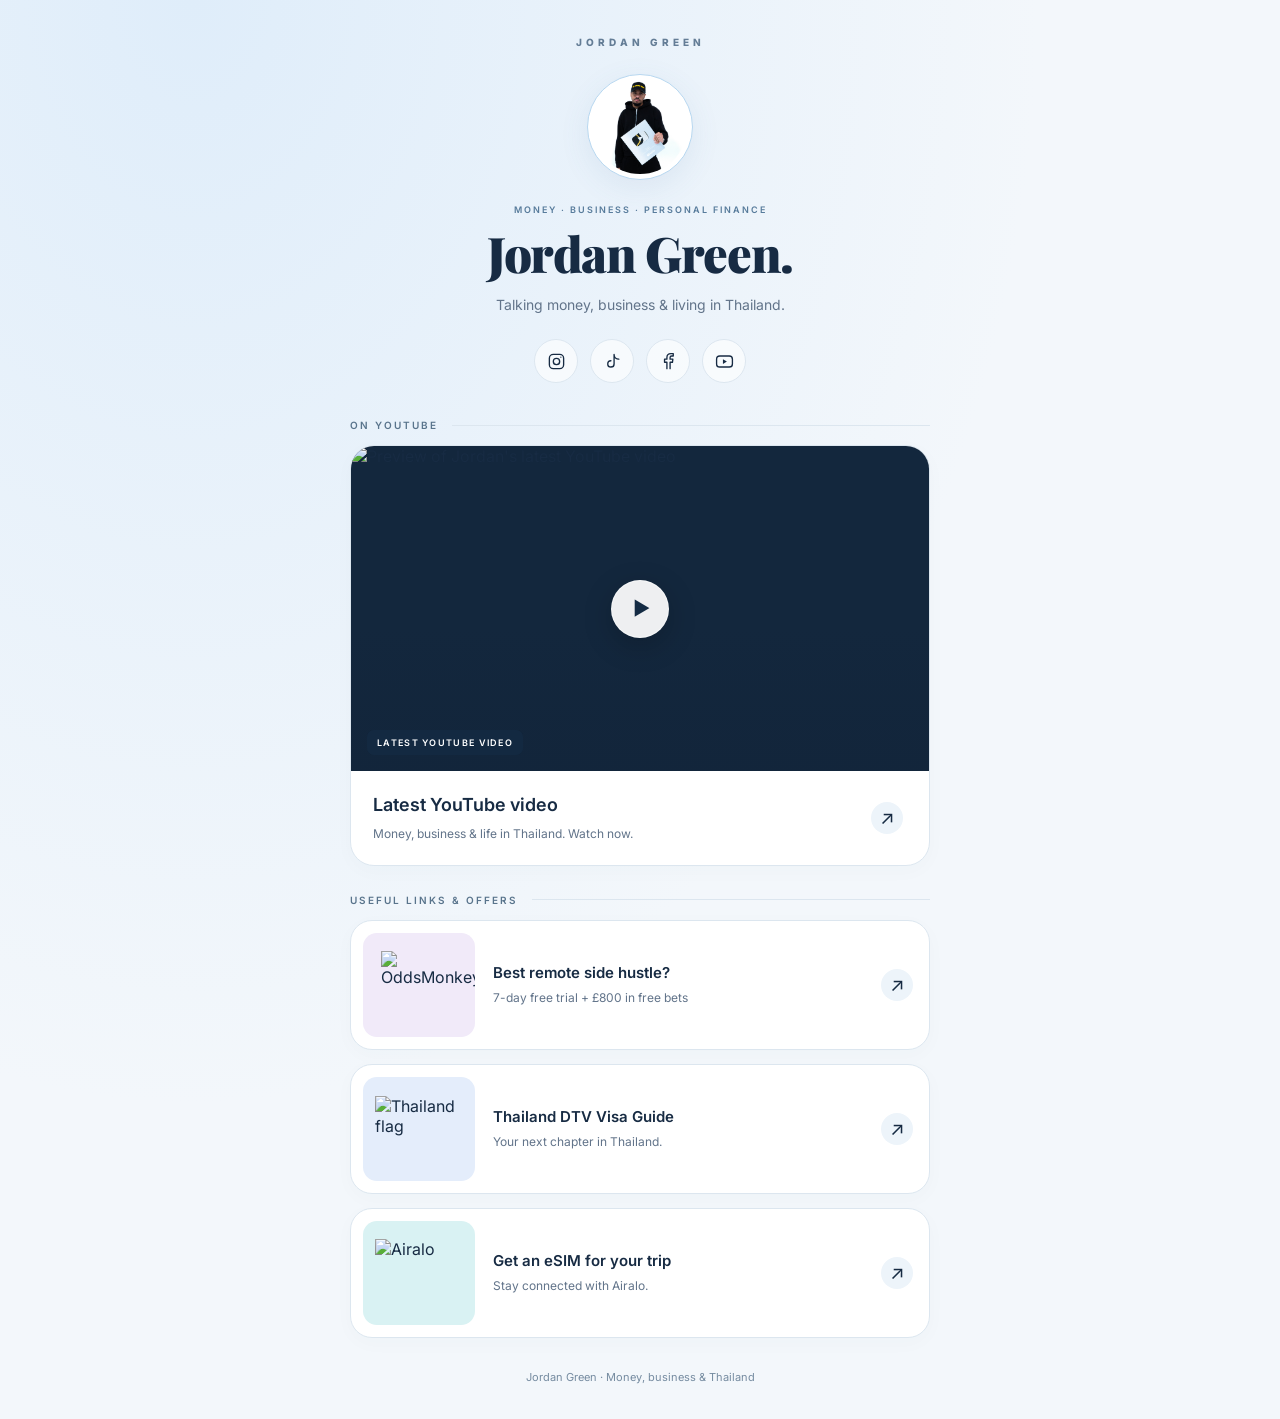
==== links/index.html @ 0fcbd2d1 "Add YouTube and offer thumbnail previews to Jordan Green links" ====
<!doctype html>
<html lang="en">
<head>
<meta charset="utf-8">
<meta name="viewport" content="width=device-width, initial-scale=1">
<meta name="theme-color" content="#f5f3ee">
<meta name="description" content="Jordan Green — talking money, business and living in Thailand. Watch my YouTube videos and explore my links.">
<title>Jordan Green | Videos &amp; Links</title>
<link rel="preconnect" href="https://fonts.googleapis.com">
<link rel="preconnect" href="https://fonts.gstatic.com" crossorigin>
<link href="https://fonts.googleapis.com/css2?family=Inter:wght@400;500;600;700&family=Playfair+Display:wght@700;800;900&display=swap" rel="stylesheet">
<style>
*{box-sizing:border-box}body{margin:0;background:#f5f3ee;color:#171916;font-family:Inter,Arial,sans-serif;-webkit-font-smoothing:antialiased}a{color:inherit;text-decoration:none}main{width:min(100% - 40px,480px);margin:auto;padding:44px 0 32px}.wordmark{display:block;text-align:center;font:800 13px 'Playfair Display',Georgia,serif;letter-spacing:3px;margin-bottom:32px}.profile{text-align:center}.portrait{width:106px;height:106px;object-fit:cover;object-position:center 25%;border-radius:50%;padding:5px;border:1px solid #c7b985;background:#fff}.eyebrow{font-size:10px;letter-spacing:2.3px;text-transform:uppercase;color:#766b43;margin:20px 0 10px;font-weight:600}h1{font:900 clamp(32px,8vw,42px)/1.15 'Playfair Display',Georgia,serif;letter-spacing:-1.4px;margin:0 0 12px}.bio{font-size:14px;line-height:1.7;color:#666960;margin:0 auto;max-width:300px}.socials{display:flex;justify-content:center;gap:10px;margin:22px 0 30px}.socials a{display:grid;place-items:center;width:42px;height:42px;border:1px solid #ddded5;border-radius:50%;font-size:13px;font-weight:700}.section-label{font-size:10px;text-transform:uppercase;letter-spacing:2px;color:#7b7e71;margin:24px 0 12px}.links{display:grid;gap:12px}.link{display:flex;align-items:center;gap:16px;padding:20px;border-radius:18px;border:1px solid #e0e1d8;background:#fff;box-shadow:0 4px 12px #20251d03;transition:transform .25s ease,box-shadow .25s ease}.link:hover{transform:translateY(-3px);box-shadow:0 10px 25px #20251d0b}.icon{width:40px;height:40px;display:grid;place-items:center;background:#f3f3ee;border-radius:12px;font-size:17px;flex-shrink:0}.copy{flex:1}.copy strong{display:block;font-size:14px;font-weight:600}.copy span{display:block;margin-top:5px;font-size:12px;color:#787b70;line-height:1.5}.arrow{font-size:19px}.featured{background:#20271f;color:#fff;border-color:#20271f;padding:24px 20px}.featured .icon{background:#ffffff12;color:#dbd6ad}.featured .copy span{color:#c1c8ba}.contact{background:#eae6d8;border-color:#e1dccb}.footer{text-align:center;margin-top:32px;font-size:11px;color:#7b7e71}.footer a{border-bottom:1px solid #bfc1b5;padding-bottom:3px}a:focus-visible{outline:3px solid #a18b40;outline-offset:4px}@media(prefers-reduced-motion:no-preference){.profile{animation:enter .6s both}.links .link{animation:enter .6s both;animation-delay:calc(var(--i,0)*65ms)}@keyframes enter{from{opacity:0;transform:translateY(12px)}to{opacity:1;transform:translateY(0)}}@media(max-width:360px){main{width:calc(100% - 28px)}.link{padding:18px 14px}}
.section-label{font-weight:500}.affiliate-empty{border:1px dashed #d5d5c9;border-radius:18px;padding:26px 20px;text-align:center;color:#727669}.affiliate-empty>span{font-size:22px}.affiliate-empty p{font-size:13px;margin:10px 0 6px}.affiliate-empty small{font-size:11px;line-height:1.6}.socials a:hover{background:#eae6d8}
</style>
<link rel="stylesheet" href="visual.css?v=2">
</head>
<body>
<main>
<div class="wordmark">JORDAN GREEN</div>
<header class="profile">
<img class="portrait" src="../assets/images/hero-updated.jpg" alt="Jordan Green" width="106" height="106">
<p class="eyebrow">Money · Business · Personal Finance</p>
<h1>Jordan Green.</h1>
<p class="bio">Talking money, business &amp; living in Thailand.</p>
<nav class="socials" aria-label="Social profiles">
<a href="https://www.instagram.com/jordangreenai/" aria-label="Instagram" title="Instagram"><svg width="19" height="19" viewBox="0 0 24 24" fill="none" stroke="currentColor" stroke-width="1.7" stroke-linecap="round" stroke-linejoin="round" aria-hidden="true"><rect x="3" y="3" width="18" height="18" rx="5"/><circle cx="12" cy="12" r="4"/><circle cx="17.5" cy="6.5" r=".8" fill="currentColor" stroke="none"/></svg></a>
<a href="https://www.tiktok.com/@jaystips" aria-label="TikTok" title="TikTok"><svg width="19" height="19" viewBox="0 0 24 24" fill="none" stroke="currentColor" stroke-width="1.7" stroke-linecap="round" stroke-linejoin="round" aria-hidden="true"><path d="M14 3v12a4 4 0 1 1-4-4M14 3c0 4 3 6 6 6"/></svg></a>
<a href="https://www.facebook.com/profile.php?id=1566124490" aria-label="Facebook" title="Facebook"><svg width="19" height="19" viewBox="0 0 24 24" fill="none" stroke="currentColor" stroke-width="1.7" stroke-linecap="round" stroke-linejoin="round" aria-hidden="true"><path d="M14 21v-8h3l.5-4H14V7c0-1 .5-2 2-2h2V2h-3c-3 0-5 2-5 5v2H7v4h3v8"/></svg></a>
<a href="https://www.youtube.com/channel/UC1iAMqIpXuWCgRCeULWcxcQ/" aria-label="YouTube" title="YouTube"><svg width="19" height="19" viewBox="0 0 24 24" fill="none" stroke="currentColor" stroke-width="1.7" stroke-linecap="round" stroke-linejoin="round" aria-hidden="true"><rect x="2" y="5" width="20" height="14" rx="4"/><path d="m10 9 5 3-5 3z" fill="currentColor" stroke="none"/></svg></a>
</nav>
</header>
<section aria-labelledby="videos-title">
<h2 class="section-label" id="videos-title">On YouTube</h2>
<nav class="links" aria-label="YouTube videos">
<a class="link featured" href="https://www.youtube.com/watch?v=wo0NVuXLe3A&amp;t=27s"><span class="video-preview"><img src="https://i.ytimg.com/vi/wo0NVuXLe3A/maxresdefault.jpg" alt="Preview of Jordan's latest YouTube video" width="1280" height="720" fetchpriority="high"><span class="video-badge">Latest YouTube video</span><span class="play" aria-hidden="true">▶</span></span><span class="featured-body"><span class="copy"><strong>Latest YouTube video</strong><span>Money, business &amp; life in Thailand. Watch now.</span></span><span class="arrow" aria-hidden="true">↗</span></span></a>
</nav>
</section>
<section class="affiliate-section" aria-labelledby="affiliate-title">
<h2 class="section-label" id="affiliate-title">Useful links &amp; offers</h2>
<nav class="links" aria-label="Useful links and offers">
<a class="link" href="https://www.oddsmonkey.com/affiliates/affiliate.php?id=66498" rel="sponsored"><span class="preview preview-odds"><img src="https://www.oddsmonkey.com/wp-content/uploads/2025/03/cropped-MonkeyCircle.png" alt="OddsMonkey" width="112" height="104" loading="lazy"></span><span class="copy"><strong>Best remote side hustle?</strong><span>7-day free trial + £800 in free bets</span></span><span class="arrow" aria-hidden="true">↗</span></a>
<a class="link" href="https://dtvguide.com"><span class="preview preview-dtv"><img src="https://dtvguide.com/assets/thailand-flag.png" alt="Thailand flag" width="112" height="104" loading="lazy"></span><span class="copy"><strong>Thailand DTV Visa Guide</strong><span>Your next chapter in Thailand.</span></span><span class="arrow" aria-hidden="true">↗</span></a>
<a class="link" href="https://go.skimresources.com?id=202957X1681842&amp;xs=1&amp;url=https%3A%2F%2Fwww.airalo.com%2Fesim" rel="sponsored"><span class="preview preview-esim"><img src="https://cdn-revamp.airalo.com/img/logo-homepage-header.png" alt="Airalo" width="112" height="104" loading="lazy"></span><span class="copy"><strong>Get an eSIM for your trip</strong><span>Stay connected with Airalo.</span></span><span class="arrow" aria-hidden="true">↗</span></a>
</nav>
</section>
<footer class="footer">Jordan Green · Money, business &amp; Thailand</footer>
</main>
</body>
</html>
---- links/visual.css ----
:root{--ink:#172b43;--muted:#62748a;--blue:#dcefff;--line:#dce6ef;--ease:cubic-bezier(.2,.8,.2,1)}
body{background:#f3f7fb;color:var(--ink);background-image:radial-gradient(ellipse at 15% 0%,#dfedfa,transparent 55%)}
main{width:min(100% - 36px,580px);padding-top:36px}
.wordmark{color:#647d96;letter-spacing:4px;font-family:Inter,Arial,sans-serif;font-size:10px;margin-bottom:26px}
.portrait{border-color:#b6d6ef;box-shadow:0 8px 30px #49799b18;transition:transform .5s var(--ease),box-shadow .5s var(--ease)}
.eyebrow{color:#577b9b;font-size:9px;letter-spacing:2px}
h1{font-size:clamp(38px,9vw,49px)}
.bio{color:var(--muted);max-width:340px}
.socials{margin:22px 0 36px;gap:12px}
.socials a{background:#fff9;border-color:var(--line);width:44px;height:44px;transition:background .3s,transform .4s var(--ease),box-shadow .3s}
.section-label{display:flex;align-items:center;gap:14px;color:#59748c;font-weight:600;font-size:10px;letter-spacing:2px;margin:28px 0 14px}
.section-label::after{content:'';height:1px;background:var(--line);flex:1}
.links{gap:14px}
.links .link{animation:none;position:relative;isolation:isolate;overflow:hidden;background:#fff;color:var(--ink);border:1px solid var(--line);border-radius:22px;padding:12px;gap:18px;box-shadow:0 5px 20px #25466a06;transition:background .35s,border-color .35s,box-shadow .45s var(--ease),transform .45s var(--ease)}
.copy{min-width:0}.copy strong{font-size:15px;line-height:1.45}.copy span,.featured .copy span{font-size:12px;color:var(--muted);line-height:1.6}
.arrow{display:grid;place-items:center;width:32px;height:32px;border-radius:50%;background:#edf4fa;font-size:19px;flex-shrink:0;margin-right:4px;transition:transform .4s var(--ease),background .3s}
.preview{position:relative;display:grid;place-items:center;flex-shrink:0;width:112px;height:104px;border-radius:14px;overflow:hidden;background:#eef3f8}
.preview img{display:block;width:100%;height:100%;object-fit:contain;padding:18px;transition:transform .65s var(--ease)}
.preview-odds{background:#f1eaf9}.preview-dtv{background:#e4edfb}.preview-dtv img{padding:19px 12px}.preview-esim{background:#d9f2f3}.preview-esim img{padding:18px 12px}
.links .featured{display:block;padding:0;border-radius:24px}
.video-preview{position:relative;display:block;overflow:hidden;aspect-ratio:16/9;background:#13273d}
.video-preview img{display:block;width:100%;height:100%;object-fit:cover;transition:transform .8s var(--ease)}
.video-preview::after{content:'';position:absolute;inset:0;background:linear-gradient(transparent 55%,#10203545);pointer-events:none}
.play{position:absolute;z-index:1;left:50%;top:50%;display:grid;place-items:center;width:58px;height:58px;border:1px solid #ffffff85;border-radius:50%;background:#ffffffed;color:#142b44;transform:translate(-50%,-50%);box-shadow:0 8px 30px #0003;transition:transform .5s var(--ease),background .3s;font-size:19px;padding-left:3px}
.video-badge{position:absolute;z-index:1;bottom:16px;left:16px;background:#142b44d9;color:#fff;backdrop-filter:blur(10px);padding:7px 10px;border-radius:7px;font-size:9px;font-weight:600;letter-spacing:1.3px;text-transform:uppercase}
.featured-body{display:flex;align-items:center;gap:16px;padding:21px 22px}
.featured-body .copy strong{font-size:18px}.featured-body .copy span{margin-top:6px}
.footer{color:#758ba0;line-height:1.8;margin-top:30px}
a:focus-visible{outline:3px solid #448fcc;outline-offset:5px}
.links .link:focus-visible,.socials a:focus-visible{background:var(--blue);border-color:#a2cdef}
@media(hover:hover) and (pointer:fine){
 .links .link:hover{background:var(--blue);border-color:#aad1ef;transform:translateY(-5px);box-shadow:0 16px 35px #326b9b1c}
 .link:hover .preview img{transform:scale(1.09) rotate(-2deg)}
 .link:hover .video-preview img{transform:scale(1.045)}
 .link:hover .arrow{transform:translate(2px,-2px) rotate(5deg);background:#fff}
 .link:hover .play{transform:translate(-50%,-50%) scale(1.1);background:#dcefff}
 .socials a:hover{background:var(--blue);transform:translateY(-4px) rotate(-5deg);box-shadow:0 7px 15px #326b9b18}
 .portrait:hover{transform:rotate(-3deg) scale(1.04);box-shadow:0 12px 32px #49799b28}
}
.links .link:active,.socials a:active{background:var(--blue);transform:scale(.985)}
@media(prefers-reduced-motion:no-preference){.links{animation:arrive .7s var(--ease) backwards}.affiliate-section .links{animation-delay:.12s}@keyframes arrive{from{opacity:0;translate:0 16px}to{opacity:1;translate:0 0}}}
@media(max-width:420px){main{width:calc(100% - 28px);padding-top:28px}.links .link{gap:12px;padding:10px;border-radius:19px}.links .featured{padding:0}.preview{width:84px;height:92px;border-radius:12px}.preview img{padding:13px}.preview-esim img{padding:10px}.copy strong{font-size:13px}.copy span{font-size:11px}.arrow{width:26px;height:26px;font-size:16px;margin:0}.featured-body{padding:18px}.featured-body .copy strong{font-size:16px}.play{width:48px;height:48px}.eyebrow{font-size:8px;letter-spacing:1.6px}}
@media(prefers-reduced-motion:reduce){*,*::before,*::after{animation:none!important;transition:none!important}.links .link:hover,.links .link:active,.socials a:hover,.socials a:active,.portrait:hover,.link:hover .preview img,.link:hover .video-preview img,.link:hover .arrow{transform:none}.link:hover .play{transform:translate(-50%,-50%)}}
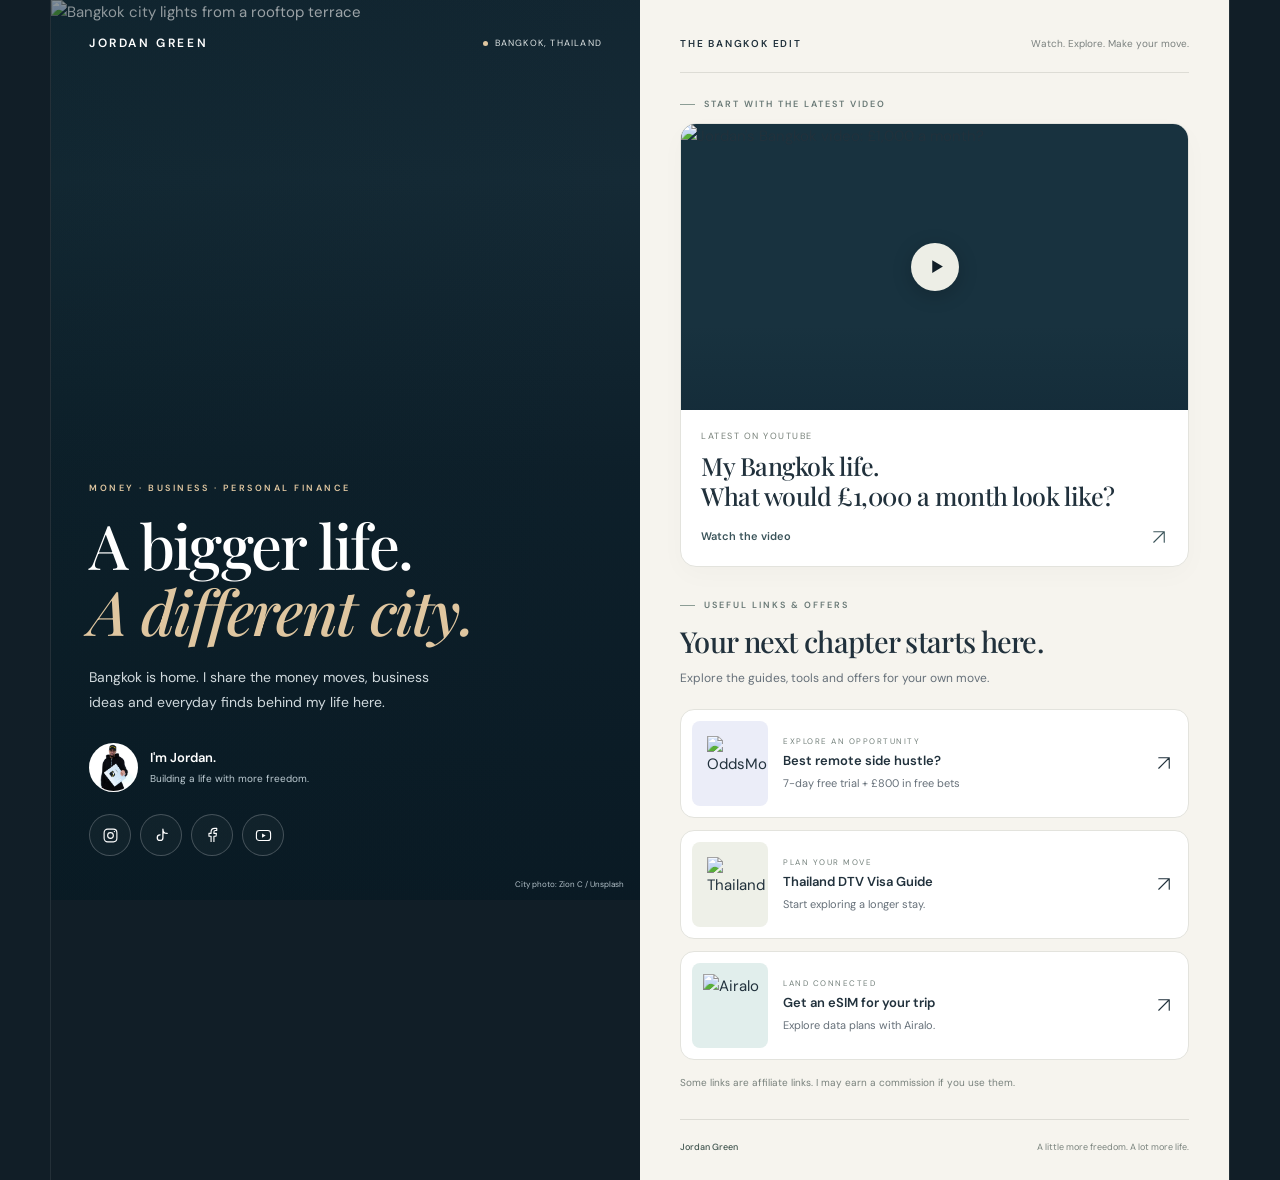
==== commit 69e34361: "Redesign links page around Bangkok lifestyle with self-contained mobile layout" ====
--- a/links/index.html
+++ b/links/index.html
@@ -1,50 +1,57 @@
 <!doctype html>
-<html lang="en">
-<head>
+<html lang="en"><head>
 <meta charset="utf-8">
-<meta name="viewport" content="width=device-width, initial-scale=1">
-<meta name="theme-color" content="#f5f3ee">
-<meta name="description" content="Jordan Green — talking money, business and living in Thailand. Watch my YouTube videos and explore my links.">
-<title>Jordan Green | Videos &amp; Links</title>
-<link rel="preconnect" href="https://fonts.googleapis.com">
-<link rel="preconnect" href="https://fonts.gstatic.com" crossorigin>
-<link href="https://fonts.googleapis.com/css2?family=Inter:wght@400;500;600;700&family=Playfair+Display:wght@700;800;900&display=swap" rel="stylesheet">
+<meta name="viewport" content="width=device-width, initial-scale=1, viewport-fit=cover">
+<meta name="theme-color" content="#111e27">
+<meta name="description" content="Jordan Green. Money, business and a bigger life in Bangkok. Watch my latest video and explore my Thailand guides, tools and offers.">
+<title>Jordan Green — A Bigger Life in Bangkok</title>
+<link rel="preconnect" href="https://fonts.googleapis.com"><link rel="preconnect" href="https://fonts.gstatic.com" crossorigin>
+<link href="https://fonts.googleapis.com/css2?family=DM+Sans:wght@400;500;600;700&family=Playfair+Display:ital,wght@0,500;0,600;1,500&display=swap" rel="stylesheet">
 <style>
-*{box-sizing:border-box}body{margin:0;background:#f5f3ee;color:#171916;font-family:Inter,Arial,sans-serif;-webkit-font-smoothing:antialiased}a{color:inherit;text-decoration:none}main{width:min(100% - 40px,480px);margin:auto;padding:44px 0 32px}.wordmark{display:block;text-align:center;font:800 13px 'Playfair Display',Georgia,serif;letter-spacing:3px;margin-bottom:32px}.profile{text-align:center}.portrait{width:106px;height:106px;object-fit:cover;object-position:center 25%;border-radius:50%;padding:5px;border:1px solid #c7b985;background:#fff}.eyebrow{font-size:10px;letter-spacing:2.3px;text-transform:uppercase;color:#766b43;margin:20px 0 10px;font-weight:600}h1{font:900 clamp(32px,8vw,42px)/1.15 'Playfair Display',Georgia,serif;letter-spacing:-1.4px;margin:0 0 12px}.bio{font-size:14px;line-height:1.7;color:#666960;margin:0 auto;max-width:300px}.socials{display:flex;justify-content:center;gap:10px;margin:22px 0 30px}.socials a{display:grid;place-items:center;width:42px;height:42px;border:1px solid #ddded5;border-radius:50%;font-size:13px;font-weight:700}.section-label{font-size:10px;text-transform:uppercase;letter-spacing:2px;color:#7b7e71;margin:24px 0 12px}.links{display:grid;gap:12px}.link{display:flex;align-items:center;gap:16px;padding:20px;border-radius:18px;border:1px solid #e0e1d8;background:#fff;box-shadow:0 4px 12px #20251d03;transition:transform .25s ease,box-shadow .25s ease}.link:hover{transform:translateY(-3px);box-shadow:0 10px 25px #20251d0b}.icon{width:40px;height:40px;display:grid;place-items:center;background:#f3f3ee;border-radius:12px;font-size:17px;flex-shrink:0}.copy{flex:1}.copy strong{display:block;font-size:14px;font-weight:600}.copy span{display:block;margin-top:5px;font-size:12px;color:#787b70;line-height:1.5}.arrow{font-size:19px}.featured{background:#20271f;color:#fff;border-color:#20271f;padding:24px 20px}.featured .icon{background:#ffffff12;color:#dbd6ad}.featured .copy span{color:#c1c8ba}.contact{background:#eae6d8;border-color:#e1dccb}.footer{text-align:center;margin-top:32px;font-size:11px;color:#7b7e71}.footer a{border-bottom:1px solid #bfc1b5;padding-bottom:3px}a:focus-visible{outline:3px solid #a18b40;outline-offset:4px}@media(prefers-reduced-motion:no-preference){.profile{animation:enter .6s both}.links .link{animation:enter .6s both;animation-delay:calc(var(--i,0)*65ms)}@keyframes enter{from{opacity:0;transform:translateY(12px)}to{opacity:1;transform:translateY(0)}}@media(max-width:360px){main{width:calc(100% - 28px)}.link{padding:18px 14px}}
-.section-label{font-weight:500}.affiliate-empty{border:1px dashed #d5d5c9;border-radius:18px;padding:26px 20px;text-align:center;color:#727669}.affiliate-empty>span{font-size:22px}.affiliate-empty p{font-size:13px;margin:10px 0 6px}.affiliate-empty small{font-size:11px;line-height:1.6}.socials a:hover{background:#eae6d8}
-</style>
-<link rel="stylesheet" href="visual.css?v=2">
-</head>
-<body>
-<main>
-<div class="wordmark">JORDAN GREEN</div>
-<header class="profile">
-<img class="portrait" src="../assets/images/hero-updated.jpg" alt="Jordan Green" width="106" height="106">
-<p class="eyebrow">Money · Business · Personal Finance</p>
-<h1>Jordan Green.</h1>
-<p class="bio">Talking money, business &amp; living in Thailand.</p>
-<nav class="socials" aria-label="Social profiles">
-<a href="https://www.instagram.com/jordangreenai/" aria-label="Instagram" title="Instagram"><svg width="19" height="19" viewBox="0 0 24 24" fill="none" stroke="currentColor" stroke-width="1.7" stroke-linecap="round" stroke-linejoin="round" aria-hidden="true"><rect x="3" y="3" width="18" height="18" rx="5"/><circle cx="12" cy="12" r="4"/><circle cx="17.5" cy="6.5" r=".8" fill="currentColor" stroke="none"/></svg></a>
-<a href="https://www.tiktok.com/@jaystips" aria-label="TikTok" title="TikTok"><svg width="19" height="19" viewBox="0 0 24 24" fill="none" stroke="currentColor" stroke-width="1.7" stroke-linecap="round" stroke-linejoin="round" aria-hidden="true"><path d="M14 3v12a4 4 0 1 1-4-4M14 3c0 4 3 6 6 6"/></svg></a>
-<a href="https://www.facebook.com/profile.php?id=1566124490" aria-label="Facebook" title="Facebook"><svg width="19" height="19" viewBox="0 0 24 24" fill="none" stroke="currentColor" stroke-width="1.7" stroke-linecap="round" stroke-linejoin="round" aria-hidden="true"><path d="M14 21v-8h3l.5-4H14V7c0-1 .5-2 2-2h2V2h-3c-3 0-5 2-5 5v2H7v4h3v8"/></svg></a>
-<a href="https://www.youtube.com/channel/UC1iAMqIpXuWCgRCeULWcxcQ/" aria-label="YouTube" title="YouTube"><svg width="19" height="19" viewBox="0 0 24 24" fill="none" stroke="currentColor" stroke-width="1.7" stroke-linecap="round" stroke-linejoin="round" aria-hidden="true"><rect x="2" y="5" width="20" height="14" rx="4"/><path d="m10 9 5 3-5 3z" fill="currentColor" stroke="none"/></svg></a>
-</nav>
+/* Inline layout prevents a missing external stylesheet from breaking mobile sizing. */
+:root{color-scheme:light;--navy:#111e27;--cream:#f6f4ee;--gold:#dfc6a0;--ink:#21313c;--muted:#667079;--blue:#dcefff;--ease:cubic-bezier(.2,.8,.2,1)}
+*,*::before,*::after{box-sizing:border-box}html{margin:0;scroll-behavior:smooth}body{margin:0;background:var(--navy);color:var(--ink);font:400 15px/1.6 'DM Sans',Arial,sans-serif;-webkit-font-smoothing:antialiased}img,svg{display:block;max-width:100%}img{height:auto}a{color:inherit;text-decoration:none}a{-webkit-tap-highlight-color:transparent}a:focus-visible{outline:3px solid #62b6f2;outline-offset:5px}h1,h2,p{margin:0}a,div,section,header,main{min-width:0}svg{width:20px;height:20px;flex-shrink:0}.sprite{position:absolute;width:0;height:0;overflow:hidden}
+.shell{width:100%;max-width:1180px;margin:0 auto;display:grid;grid-template-columns:minmax(0,1fr) minmax(0,1fr);align-items:start;min-height:100svh}
+.hero{position:sticky;top:0;min-height:760px;height:100svh;max-height:1100px;color:white;isolation:isolate;overflow:hidden;background:#172d39}.city{position:absolute;inset:0;width:100%;height:100%;object-fit:cover;object-position:52% center;z-index:-3}.hero::before{content:'';position:absolute;inset:0;background:linear-gradient(180deg,#09192355 0%,#09192325 20%,#091923ad 52%,#091923f2 100%);z-index:-2}.hero::after{content:'';position:absolute;inset:0;background:linear-gradient(90deg,#071d2438,transparent);z-index:-1}
+.hero-nav{padding:34px 38px;display:flex;align-items:center;justify-content:space-between;gap:12px}.wordmark{font-size:12px;font-weight:600;letter-spacing:2.6px}.location{display:flex;align-items:center;gap:7px;font-size:9px;letter-spacing:1.2px;text-transform:uppercase;color:#e0e6e6}.location::before{content:'';width:5px;height:5px;background:var(--gold);border-radius:50%}
+.hero-content{position:absolute;bottom:44px;left:38px;right:38px}.eyebrow{font-size:9px;text-transform:uppercase;letter-spacing:2.5px;color:var(--gold);margin-bottom:17px;font-weight:600}h1{font:500 clamp(43px,4.8vw,66px)/1.06 'Playfair Display',Georgia,serif;letter-spacing:-1.7px}h1 em{display:block;color:var(--gold);font-weight:500}.hero-description{font-size:14px;line-height:1.8;color:#d0d9dd;max-width:340px;margin-top:22px}
+.identity{display:flex;align-items:center;gap:12px;margin-top:28px}.portrait{width:49px;height:49px;flex-shrink:0;border:1px solid #ffffff50;border-radius:50%;object-fit:cover;object-position:50% 27%;background:#fff}.identity strong{display:block;font-size:13px;font-weight:600}.identity small{display:block;font-size:10px;color:#bdcbd2;margin-top:2px}.socials{display:flex;gap:9px;margin-top:22px}.socials a{display:grid;place-items:center;width:42px;height:42px;border:1px solid #ffffff38;border-radius:50%;background:#ffffff08;color:#fff;transition:transform .35s var(--ease),background .3s,color .3s,border-color .3s}.socials svg{width:17px;height:17px}.city-credit{position:absolute;right:16px;bottom:9px;font-size:8px;color:#b3c1c9}
+.content{background:var(--cream);padding:36px 30px 26px;min-height:100svh;position:relative}.intro{display:flex;align-items:center;justify-content:space-between;gap:12px;padding-bottom:20px;border-bottom:1px solid #dddcd5;margin-bottom:24px}.intro p{font-size:10px;letter-spacing:1.8px;text-transform:uppercase;font-weight:600}.intro span{font-size:10px;color:#7b817f}.section-kicker{display:flex;align-items:center;gap:9px;font-size:9px;letter-spacing:2px;text-transform:uppercase;font-weight:600;color:#697976;margin-bottom:12px}.section-kicker::before{content:'';width:15px;height:1px;background:#8c9d95}
+.video-card{display:block;border-radius:16px;overflow:hidden;background:#fff;border:1px solid #e3e3dd;box-shadow:0 8px 26px #0c273006;transition:transform .4s var(--ease),background .3s,box-shadow .4s,border-color .3s}.video-image{position:relative;overflow:hidden;width:100%;aspect-ratio:16/9;background:#18323f}.video-image img{width:100%;height:100%;object-fit:cover;transition:transform .65s var(--ease)}.video-image::after{content:'';position:absolute;inset:0;background:linear-gradient(transparent 70%,#07172533);pointer-events:none}.play{position:absolute;inset:0;display:grid;place-items:center}.play-circle{display:grid;place-items:center;width:48px;height:48px;color:var(--navy);background:#fffef5eb;border-radius:50%;box-shadow:0 4px 20px #0003;transition:transform .4s var(--ease),background .3s}.play-circle svg{width:17px;height:17px;margin-left:3px}.video-body{padding:19px 20px 20px}.video-label{color:#778179;font-size:9px;letter-spacing:1.5px;text-transform:uppercase;display:block;margin-bottom:8px}.video-body h2{font:500 25px/1.22 'Playfair Display',Georgia,serif;letter-spacing:-.45px}.video-cta{display:flex;align-items:center;justify-content:space-between;margin-top:16px;font-size:11px;font-weight:600;color:#3c555b}
+.tools{margin-top:31px}.tools h2{font:500 29px/1.2 'Playfair Display',Georgia,serif;letter-spacing:-.7px}.tools-lead{font-size:12px;color:var(--muted);margin:9px 0 20px;line-height:1.7}.link-list{display:grid;gap:12px}.offer{display:grid;grid-template-columns:76px minmax(0,1fr) 22px;gap:15px;align-items:center;background:#fff;border:1px solid #e3e3dd;border-radius:14px;padding:11px;transition:transform .4s var(--ease),background .3s,border-color .3s,box-shadow .4s}.offer-preview{width:100%;height:85px;display:grid;place-items:center;border-radius:8px;overflow:hidden}.offer-preview img{width:100%;height:100%;padding:15px;object-fit:contain;transition:transform .5s var(--ease)}.odds{background:#ebedf8}.thailand{background:#eef0e8}.esim{background:#e1eeec}.esim img{padding:11px}.offer-label{font-size:8px;text-transform:uppercase;letter-spacing:1.5px;color:#74817c;display:block;margin-bottom:4px}.offer strong{display:block;font-size:13px;font-weight:600;line-height:1.4;overflow-wrap:anywhere}.offer small{display:block;font-size:11px;line-height:1.5;margin-top:5px;color:var(--muted)}.arrow{width:18px;height:18px;transition:transform .35s var(--ease)}.outro{margin-top:28px;padding-top:20px;border-top:1px solid #dddcd5;display:flex;justify-content:space-between;align-items:center;gap:16px;font-size:9px;color:#7a837d}.outro strong{font-weight:500;color:#40544e}.disclosure{font-size:10px;color:#78817c;margin-top:15px;line-height:1.6}.video-card:focus-visible,.offer:focus-visible{background:var(--blue)}
+@media(hover:hover) and (pointer:fine){.video-card:hover,.offer:hover{background:var(--blue);border-color:#b3d1e3;transform:translateY(-4px);box-shadow:0 12px 28px #17344914}.video-card:hover .video-image img{transform:scale(1.04)}.video-card:hover .play-circle{background:var(--blue);transform:scale(1.1)}.offer:hover img{transform:scale(1.07)}.offer:hover .arrow,.video-card:hover .arrow{transform:translate(2px,-2px)}.socials a:hover{background:var(--blue);color:var(--navy);border-color:var(--blue);transform:translateY(-3px)}}
+.offer:active,.video-card:active{background:var(--blue);transform:scale(.99)}
+@media(min-width:1180px){.shell{border-left:1px solid #ffffff14;border-right:1px solid #ffffff14}.content{padding-left:40px;padding-right:40px}}
+@media(max-width:760px){.shell{display:block;max-width:560px}.hero{position:relative;height:590px;min-height:0;max-height:none}.hero-nav{padding:25px 24px}.hero-content{left:24px;right:24px;bottom:45px}h1{font-size:52px}.hero-description{font-size:13px;max-width:320px;margin-top:17px}.eyebrow{margin-bottom:14px;font-size:8px;letter-spacing:2.1px}.identity{margin-top:21px}.socials{margin-top:18px}.content{min-height:0;padding:25px 21px 27px;border-radius:24px 24px 0 0;margin-top:-20px}.city-credit{bottom:24px}.intro{padding-bottom:17px;margin-bottom:23px}.intro p{font-size:9px}.video-body h2{font-size:24px}.tools h2{font-size:28px}.offer{grid-template-columns:70px minmax(0,1fr) 18px;gap:12px}.offer-preview{height:83px}.offer strong{font-size:13px}.outro{margin-top:25px}}
+@media(max-width:360px){.hero-nav{padding:24px 20px}.hero-content{left:20px;right:20px}h1{font-size:46px}.content{padding-left:16px;padding-right:16px}.wordmark{font-size:10px;letter-spacing:2px}.location{font-size:8px}.offer{grid-template-columns:58px minmax(0,1fr) 16px;gap:10px;padding:10px}.offer-preview{height:80px}.offer-preview img{padding:9px}.video-body{padding:17px}.video-body h2{font-size:22px}.intro span{font-size:9px}}
+@media(prefers-reduced-motion:no-preference){.hero-content{animation:rise .8s var(--ease) both}.content{animation:rise .7s .1s var(--ease) backwards}@keyframes rise{from{opacity:0;translate:0 14px}to{opacity:1;translate:0 0}}}
+@media(prefers-reduced-motion:reduce){html{scroll-behavior:auto}*,*::before,*::after{animation:none!important;transition:none!important}.offer:hover,.video-card:hover,.socials a:hover,.offer:active,.video-card:active,.offer:hover img,.video-card:hover .video-image img,.video-card:hover .play-circle,.offer:hover .arrow,.video-card:hover .arrow{transform:none}}
+</style></head><body>
+<svg class="sprite" xmlns="http://www.w3.org/2000/svg" aria-hidden="true"><defs>
+<symbol id="arrow" viewBox="0 0 24 24"><path d="M5 19 19 5M5 5h14v14" fill="none" stroke="currentColor" stroke-width="1.5" stroke-linecap="round" stroke-linejoin="round"/></symbol>
+<symbol id="play" viewBox="0 0 24 24"><path d="m6 3 15 9-15 9z" fill="currentColor"/></symbol>
+<symbol id="instagram" viewBox="0 0 24 24"><g fill="none" stroke="currentColor" stroke-width="1.6"><rect x="3" y="3" width="18" height="18" rx="5"/><circle cx="12" cy="12" r="4"/></g><circle cx="17.5" cy="6.5" r="1" fill="currentColor"/></symbol>
+<symbol id="tiktok" viewBox="0 0 24 24"><path d="M14 3v12a4 4 0 1 1-4-4M14 3c0 4 3 6 6 6" fill="none" stroke="currentColor" stroke-width="1.8" stroke-linecap="round"/></symbol>
+<symbol id="facebook" viewBox="0 0 24 24"><path d="M14 21v-8h3l.5-4H14V7c0-1 .5-2 2-2h2V2h-3c-3 0-5 2-5 5v2H7v4h3v8" fill="none" stroke="currentColor" stroke-width="1.6" stroke-linejoin="round"/></symbol>
+<symbol id="youtube" viewBox="0 0 24 24"><rect x="2" y="5" width="20" height="14" rx="4" fill="none" stroke="currentColor" stroke-width="1.6"/><path d="m10 9 5 3-5 3z" fill="currentColor"/></symbol>
+</defs></svg>
+<main class="shell" data-design="bangkok-editorial-v1">
+<header class="hero">
+<img class="city" src="https://images.unsplash.com/photo-1573047330199-9a915400744f?auto=format&amp;fit=crop&amp;w=1200&amp;q=85" alt="Bangkok city lights from a rooftop terrace" width="1200" height="1800" fetchpriority="high">
+<div class="hero-nav"><span class="wordmark">JORDAN GREEN</span><span class="location">Bangkok, Thailand</span></div>
+<div class="hero-content"><p class="eyebrow">Money · Business · Personal Finance</p><h1>A bigger life.<em>A different city.</em></h1><p class="hero-description">Bangkok is home. I share the money moves, business ideas and everyday finds behind my life here.</p>
+<div class="identity"><img class="portrait" src="../assets/images/hero-updated.jpg" alt="Jordan Green" width="49" height="49"><div><strong>I'm Jordan.</strong><small>Building a life with more freedom.</small></div></div>
+<nav class="socials" aria-label="Follow Jordan"><a href="https://www.instagram.com/jordangreenai/" aria-label="Instagram"><svg aria-hidden="true"><use href="#instagram"/></svg></a><a href="https://www.tiktok.com/@jaystips" aria-label="TikTok"><svg aria-hidden="true"><use href="#tiktok"/></svg></a><a href="https://www.facebook.com/profile.php?id=1566124490" aria-label="Facebook"><svg aria-hidden="true"><use href="#facebook"/></svg></a><a href="https://www.youtube.com/channel/UC1iAMqIpXuWCgRCeULWcxcQ/" aria-label="YouTube"><svg aria-hidden="true"><use href="#youtube"/></svg></a></nav></div>
+<a class="city-credit" href="https://unsplash.com/photos/dwfxic8nAQ8">City photo: Zion C / Unsplash</a>
 </header>
-<section aria-labelledby="videos-title">
-<h2 class="section-label" id="videos-title">On YouTube</h2>
-<nav class="links" aria-label="YouTube videos">
-<a class="link featured" href="https://www.youtube.com/watch?v=wo0NVuXLe3A&amp;t=27s"><span class="video-preview"><img src="https://i.ytimg.com/vi/wo0NVuXLe3A/maxresdefault.jpg" alt="Preview of Jordan's latest YouTube video" width="1280" height="720" fetchpriority="high"><span class="video-badge">Latest YouTube video</span><span class="play" aria-hidden="true">▶</span></span><span class="featured-body"><span class="copy"><strong>Latest YouTube video</strong><span>Money, business &amp; life in Thailand. Watch now.</span></span><span class="arrow" aria-hidden="true">↗</span></span></a>
-</nav>
-</section>
-<section class="affiliate-section" aria-labelledby="affiliate-title">
-<h2 class="section-label" id="affiliate-title">Useful links &amp; offers</h2>
-<nav class="links" aria-label="Useful links and offers">
-<a class="link" href="https://www.oddsmonkey.com/affiliates/affiliate.php?id=66498" rel="sponsored"><span class="preview preview-odds"><img src="https://www.oddsmonkey.com/wp-content/uploads/2025/03/cropped-MonkeyCircle.png" alt="OddsMonkey" width="112" height="104" loading="lazy"></span><span class="copy"><strong>Best remote side hustle?</strong><span>7-day free trial + £800 in free bets</span></span><span class="arrow" aria-hidden="true">↗</span></a>
-<a class="link" href="https://dtvguide.com"><span class="preview preview-dtv"><img src="https://dtvguide.com/assets/thailand-flag.png" alt="Thailand flag" width="112" height="104" loading="lazy"></span><span class="copy"><strong>Thailand DTV Visa Guide</strong><span>Your next chapter in Thailand.</span></span><span class="arrow" aria-hidden="true">↗</span></a>
-<a class="link" href="https://go.skimresources.com?id=202957X1681842&amp;xs=1&amp;url=https%3A%2F%2Fwww.airalo.com%2Fesim" rel="sponsored"><span class="preview preview-esim"><img src="https://cdn-revamp.airalo.com/img/logo-homepage-header.png" alt="Airalo" width="112" height="104" loading="lazy"></span><span class="copy"><strong>Get an eSIM for your trip</strong><span>Stay connected with Airalo.</span></span><span class="arrow" aria-hidden="true">↗</span></a>
-</nav>
-</section>
-<footer class="footer">Jordan Green · Money, business &amp; Thailand</footer>
-</main>
-</body>
-</html>
+<div class="content"><div class="intro"><p>The Bangkok edit</p><span>Watch. Explore. Make your move.</span></div>
+<section aria-labelledby="watch-title"><h2 class="section-kicker" id="watch-title">Start with the latest video</h2>
+<a class="video-card" href="https://www.youtube.com/watch?v=wo0NVuXLe3A&amp;t=27s"><div class="video-image"><img src="https://i.ytimg.com/vi/wo0NVuXLe3A/maxresdefault.jpg" alt="Jordan's Bangkok video: £1,000 a month?" width="1280" height="720"><span class="play" aria-hidden="true"><span class="play-circle"><svg><use href="#play"/></svg></span></span></div><div class="video-body"><span class="video-label">Latest on YouTube</span><h2>My Bangkok life.<br>What would £1,000 a month look like?</h2><span class="video-cta">Watch the video<svg class="arrow" aria-hidden="true"><use href="#arrow"/></svg></span></div></a></section>
+<section class="tools" aria-labelledby="tools-title"><p class="section-kicker">Useful links &amp; offers</p><h2 id="tools-title">Your next chapter starts here.</h2><p class="tools-lead">Explore the guides, tools and offers for your own move.</p>
+<nav class="link-list" aria-label="Guides, tools and offers">
+<a class="offer" href="https://www.oddsmonkey.com/affiliates/affiliate.php?id=66498" rel="sponsored"><span class="offer-preview odds"><img src="https://www.oddsmonkey.com/wp-content/uploads/2025/03/cropped-MonkeyCircle.png" alt="OddsMonkey" width="76" height="85" loading="lazy"></span><span><span class="offer-label">Explore an opportunity</span><strong>Best remote side hustle?</strong><small>7-day free trial + £800 in free bets</small></span><svg class="arrow" aria-hidden="true"><use href="#arrow"/></svg></a>
+<a class="offer" href="https://dtvguide.com"><span class="offer-preview thailand"><img src="https://dtvguide.com/assets/thailand-flag.png" alt="Thailand" width="76" height="85" loading="lazy"></span><span><span class="offer-label">Plan your move</span><strong>Thailand DTV Visa Guide</strong><small>Start exploring a longer stay.</small></span><svg class="arrow" aria-hidden="true"><use href="#arrow"/></svg></a>
+<a class="offer" href="https://go.skimresources.com?id=202957X1681842&amp;xs=1&amp;url=https%3A%2F%2Fwww.airalo.com%2Fesim" rel="sponsored"><span class="offer-preview esim"><img src="https://cdn-revamp.airalo.com/img/logo-homepage-header.png" alt="Airalo" width="76" height="85" loading="lazy"></span><span><span class="offer-label">Land connected</span><strong>Get an eSIM for your trip</strong><small>Explore data plans with Airalo.</small></span><svg class="arrow" aria-hidden="true"><use href="#arrow"/></svg></a>
+</nav><p class="disclosure">Some links are affiliate links. I may earn a commission if you use them.</p></section>
+<footer class="outro"><strong>Jordan Green</strong><span>A little more freedom. A lot more life.</span></footer></div></main>
+</body></html>
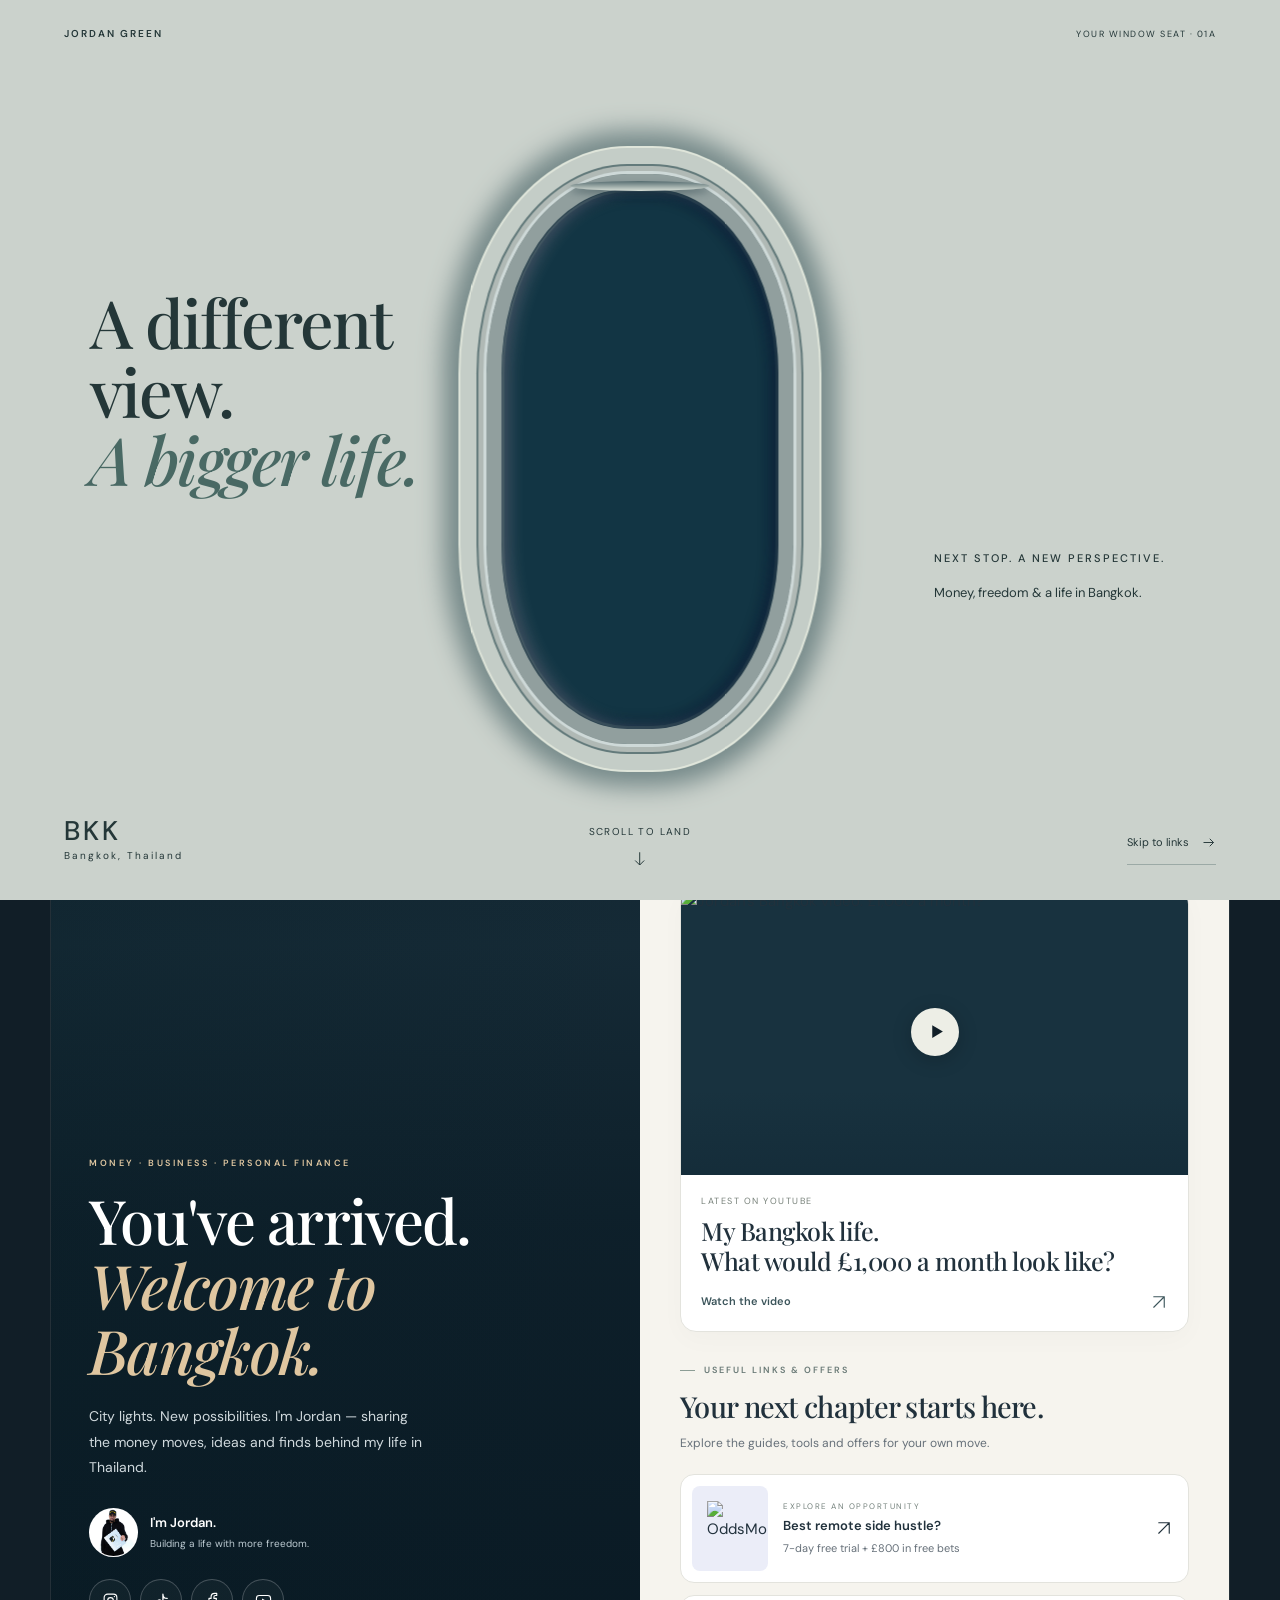
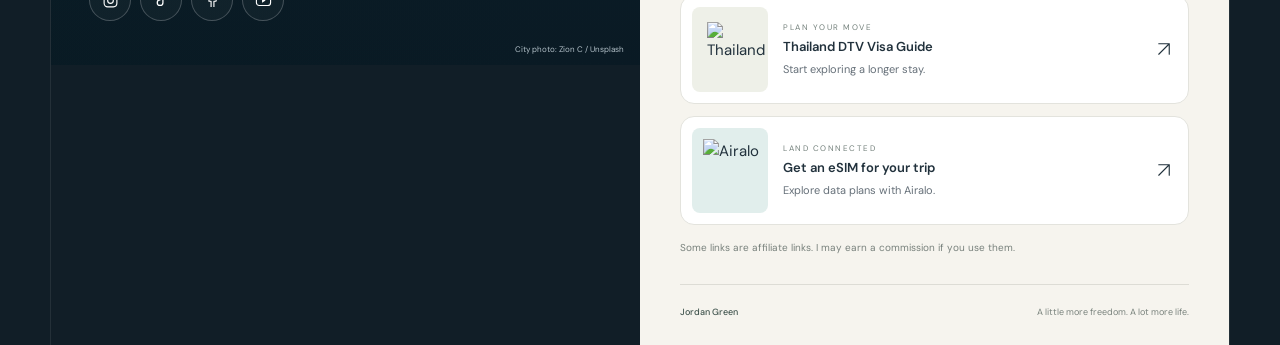
==== commit bf0fb4af: "Add scroll-through airplane window arrival to Bangkok links page" ====
--- a/links/index.html
+++ b/links/index.html
@@ -26,7 +26,23 @@
 @media(max-width:360px){.hero-nav{padding:24px 20px}.hero-content{left:20px;right:20px}h1{font-size:46px}.content{padding-left:16px;padding-right:16px}.wordmark{font-size:10px;letter-spacing:2px}.location{font-size:8px}.offer{grid-template-columns:58px minmax(0,1fr) 16px;gap:10px;padding:10px}.offer-preview{height:80px}.offer-preview img{padding:9px}.video-body{padding:17px}.video-body h2{font-size:22px}.intro span{font-size:9px}}
 @media(prefers-reduced-motion:no-preference){.hero-content{animation:rise .8s var(--ease) both}.content{animation:rise .7s .1s var(--ease) backwards}@keyframes rise{from{opacity:0;translate:0 14px}to{opacity:1;translate:0 0}}}
 @media(prefers-reduced-motion:reduce){html{scroll-behavior:auto}*,*::before,*::after{animation:none!important;transition:none!important}.offer:hover,.video-card:hover,.socials a:hover,.offer:active,.video-card:active,.offer:hover img,.video-card:hover .video-image img,.video-card:hover .play-circle,.offer:hover .arrow,.video-card:hover .arrow{transform:none}}
+/* The flight is a progressive enhancement: without motion or JavaScript, links stay immediate. */
+.flight,.flight-spacer{display:none}.journey-enabled .flight{display:block;position:fixed;inset:0;z-index:20;height:100svh;overflow:hidden;pointer-events:none;opacity:var(--flight-opacity,1);visibility:visible;color:#243738}.journey-enabled .flight-spacer{display:block;height:85svh}.journey-enabled .shell{opacity:var(--arrival-opacity,0)}
+.flight-scene{position:absolute;inset:0;background:#123544}.flight-scene img{width:100%;height:100%;object-fit:cover}.flight-city{position:absolute;inset:0;opacity:var(--city-opacity,0)}.flight-sky{position:absolute;inset:0;transform:scale(1.8);opacity:var(--sky-opacity,1)}
+.window-rim{position:absolute;left:50%;top:51%;width:clamp(260px,24vw,370px);height:65svh;max-height:570px;border-radius:46% / 35%;border:15px solid #919f9e;transform:translate(-50%,-50%) scale(var(--window-scale,1));box-shadow:inset 0 0 0 3px #243c48,inset 0 0 12px 7px #121f36aa,0 0 0 3px #ced9d8,0 0 0 8px #b0b9b5,0 0 0 10px #637a7b,0 0 0 26px #c4cdc7,0 0 0 28px #dfe5da,0 0 24px 43px #758989,0 0 0 160vmax #cbd2cc;will-change:transform}.window-rim::before{content:'';position:absolute;inset:0;border-radius:inherit;box-shadow:inset 9px 0 16px #ffffff32,inset -6px 0 13px #08203980}.window-rim::after{content:'';position:absolute;top:-8px;left:25%;right:25%;height:10px;border-radius:50%;background:linear-gradient(#566c70,#d8dfd7);box-shadow:0 4px 7px #16303966}
+.flight-copy{opacity:var(--copy-opacity,1);transform:translateY(var(--copy-y,0px));position:absolute;inset:0}.flight-nav{position:absolute;left:5%;right:5%;top:max(26px,env(safe-area-inset-top));display:flex;align-items:center;justify-content:space-between;font-size:10px;letter-spacing:2px;text-transform:uppercase}.flight-nav strong{font-weight:600}.seat-label{font-size:9px;letter-spacing:1.5px}.flight-title{position:absolute;left:7%;top:32%;font:500 clamp(42px,5.2vw,82px)/1.03 'Playfair Display',Georgia,serif;letter-spacing:-2px;max-width:32%}.flight-title em{display:block;font-weight:500;color:#496964}.flight-note{position:absolute;right:7%;top:61%;width:20%;font-size:13px;line-height:1.8}.flight-note strong{display:block;font-weight:500;font-size:11px;text-transform:uppercase;letter-spacing:2px;margin-bottom:12px}.flight-route{position:absolute;bottom:36px;left:5%;font-size:10px;letter-spacing:2px}.flight-route b{font-size:27px;font-weight:500;letter-spacing:3px;display:block;line-height:1.3}.flight-scroll{position:absolute;bottom:32px;left:50%;transform:translateX(-50%);display:flex;align-items:center;flex-direction:column;gap:10px;white-space:nowrap;font-size:10px;letter-spacing:1.4px;text-transform:uppercase}.flight-scroll svg{width:18px;height:18px;animation:scroll-hint 1.8s ease-in-out 3}.skip-flight{position:absolute;right:5%;bottom:35px;pointer-events:auto;font-size:11px;min-height:44px;display:flex;align-items:center;gap:12px;border-bottom:1px solid #405b5a55}.skip-flight svg{width:15px;height:15px}.flight.finished{visibility:hidden}.flight.finished .skip-flight{pointer-events:none}.flight-spacer{pointer-events:none}
+.shell{position:relative;z-index:1}.hero-content{animation:none!important}.content{animation:none!important}.hero h1{font-size:clamp(45px,4.8vw,65px)}
+@keyframes scroll-hint{0%,100%{transform:translateY(0)}50%{transform:translateY(5px)}}
+@media(max-width:760px){.window-rim{width:27svh;min-width:190px;max-width:250px;height:40svh;max-height:375px;top:53%;border-width:11px}.flight-nav{left:23px;right:23px;top:max(23px,env(safe-area-inset-top));font-size:9px;letter-spacing:1.6px}.seat-label{font-size:8px;letter-spacing:1px}.flight-title{left:0;right:0;top:12%;text-align:center;max-width:none;font-size:clamp(36px,6.4svh,54px);letter-spacing:-1.7px}.flight-title em{display:inline}.flight-note{top:auto;bottom:13%;right:0;width:100%;text-align:center;font-size:11px;padding:0 24px}.flight-note strong{display:none}.flight-route{left:23px;bottom:25px;font-size:7px;letter-spacing:1px}.flight-route b{font-size:20px}.flight-scroll{bottom:28px;font-size:8px;gap:7px;letter-spacing:1px}.skip-flight{right:23px;bottom:20px;font-size:9px;gap:5px}.skip-flight svg{width:12px}.hero{height:390px}.hero-content{bottom:39px}.hero-nav{padding:22px 24px}.hero h1{font-size:45px}.hero-description{font-size:12px;margin-top:12px;max-width:310px}.hero .eyebrow{font-size:7px;margin-bottom:12px;letter-spacing:1.8px}.identity{margin-top:17px}.portrait{width:40px;height:40px}.socials{position:absolute;bottom:0;right:0;gap:6px;margin:0}.socials a{width:35px;height:35px}.socials svg{width:15px;height:15px}.identity small{display:none}.identity strong{font-size:12px}.city{object-position:50% 43%}}
+@media(max-width:360px){.hero h1{font-size:40px}.hero-nav{padding:22px 20px}.hero-content{left:20px;right:20px}.identity{gap:8px}.socials{gap:5px}.socials a{width:31px;height:31px}.flight-scroll{font-size:7px}.skip-flight{right:18px}.flight-route{left:18px}}
+@media(max-height:580px) and (min-width:761px){.window-rim{height:55svh}.flight-title{font-size:40px}.flight-note{font-size:11px}.flight-route,.flight-scroll{bottom:22px}}
+@media(prefers-reduced-motion:reduce){.journey-enabled .flight,.journey-enabled .flight-spacer{display:none}.journey-enabled .shell{opacity:1}}
 </style></head><body>
+<section class="flight" aria-label="Your window seat to Bangkok">
+<div class="flight-scene" aria-hidden="true"><img class="flight-city" src="https://images.unsplash.com/photo-1573047330199-9a915400744f?auto=format&amp;fit=crop&amp;w=1600&amp;q=85" alt="" width="1200" height="1800"><img class="flight-sky" src="https://images.unsplash.com/photo-1706016136865-52d211b0335b?auto=format&amp;fit=crop&amp;w=1600&amp;q=85" alt="" width="1600" height="2490" fetchpriority="high"></div>
+<div class="window-rim" aria-hidden="true"></div>
+<div class="flight-copy"><div class="flight-nav"><strong>Jordan Green</strong><span class="seat-label">Your window seat · 01A</span></div><p class="flight-title">A different view.<br><em>A bigger life.</em></p><p class="flight-note"><strong>Next stop. A new perspective.</strong>Money, freedom &amp; a life in Bangkok.</p><div class="flight-route"><b>BKK</b>Bangkok, Thailand</div><div class="flight-scroll">Scroll to land<svg viewBox="0 0 24 24" fill="none" stroke="currentColor" stroke-width="1.3" aria-hidden="true"><path d="M12 3v17m-6-6 6 6 6-6"/></svg></div><a class="skip-flight" href="#links">Skip to links <svg viewBox="0 0 24 24" fill="none" stroke="currentColor" stroke-width="1.5" aria-hidden="true"><path d="M4 12h16m-6-6 6 6-6 6"/></svg></a></div>
+</section><div class="flight-spacer" aria-hidden="true"></div>
 <svg class="sprite" xmlns="http://www.w3.org/2000/svg" aria-hidden="true"><defs>
 <symbol id="arrow" viewBox="0 0 24 24"><path d="M5 19 19 5M5 5h14v14" fill="none" stroke="currentColor" stroke-width="1.5" stroke-linecap="round" stroke-linejoin="round"/></symbol>
 <symbol id="play" viewBox="0 0 24 24"><path d="m6 3 15 9-15 9z" fill="currentColor"/></symbol>
@@ -35,11 +51,11 @@
 <symbol id="facebook" viewBox="0 0 24 24"><path d="M14 21v-8h3l.5-4H14V7c0-1 .5-2 2-2h2V2h-3c-3 0-5 2-5 5v2H7v4h3v8" fill="none" stroke="currentColor" stroke-width="1.6" stroke-linejoin="round"/></symbol>
 <symbol id="youtube" viewBox="0 0 24 24"><rect x="2" y="5" width="20" height="14" rx="4" fill="none" stroke="currentColor" stroke-width="1.6"/><path d="m10 9 5 3-5 3z" fill="currentColor"/></symbol>
 </defs></svg>
-<main class="shell" data-design="bangkok-editorial-v1">
+<main class="shell" id="links" tabindex="-1" data-design="bangkok-flight-v2">
 <header class="hero">
 <img class="city" src="https://images.unsplash.com/photo-1573047330199-9a915400744f?auto=format&amp;fit=crop&amp;w=1200&amp;q=85" alt="Bangkok city lights from a rooftop terrace" width="1200" height="1800" fetchpriority="high">
 <div class="hero-nav"><span class="wordmark">JORDAN GREEN</span><span class="location">Bangkok, Thailand</span></div>
-<div class="hero-content"><p class="eyebrow">Money · Business · Personal Finance</p><h1>A bigger life.<em>A different city.</em></h1><p class="hero-description">Bangkok is home. I share the money moves, business ideas and everyday finds behind my life here.</p>
+<div class="hero-content"><p class="eyebrow">Money · Business · Personal Finance</p><h1>You've arrived.<em>Welcome to Bangkok.</em></h1><p class="hero-description">City lights. New possibilities. I'm Jordan — sharing the money moves, ideas and finds behind my life in Thailand.</p>
 <div class="identity"><img class="portrait" src="../assets/images/hero-updated.jpg" alt="Jordan Green" width="49" height="49"><div><strong>I'm Jordan.</strong><small>Building a life with more freedom.</small></div></div>
 <nav class="socials" aria-label="Follow Jordan"><a href="https://www.instagram.com/jordangreenai/" aria-label="Instagram"><svg aria-hidden="true"><use href="#instagram"/></svg></a><a href="https://www.tiktok.com/@jaystips" aria-label="TikTok"><svg aria-hidden="true"><use href="#tiktok"/></svg></a><a href="https://www.facebook.com/profile.php?id=1566124490" aria-label="Facebook"><svg aria-hidden="true"><use href="#facebook"/></svg></a><a href="https://www.youtube.com/channel/UC1iAMqIpXuWCgRCeULWcxcQ/" aria-label="YouTube"><svg aria-hidden="true"><use href="#youtube"/></svg></a></nav></div>
 <a class="city-credit" href="https://unsplash.com/photos/dwfxic8nAQ8">City photo: Zion C / Unsplash</a>
@@ -54,4 +70,49 @@
 <a class="offer" href="https://go.skimresources.com?id=202957X1681842&amp;xs=1&amp;url=https%3A%2F%2Fwww.airalo.com%2Fesim" rel="sponsored"><span class="offer-preview esim"><img src="https://cdn-revamp.airalo.com/img/logo-homepage-header.png" alt="Airalo" width="76" height="85" loading="lazy"></span><span><span class="offer-label">Land connected</span><strong>Get an eSIM for your trip</strong><small>Explore data plans with Airalo.</small></span><svg class="arrow" aria-hidden="true"><use href="#arrow"/></svg></a>
 </nav><p class="disclosure">Some links are affiliate links. I may earn a commission if you use them.</p></section>
 <footer class="outro"><strong>Jordan Green</strong><span>A little more freedom. A lot more life.</span></footer></div></main>
+<script>
+(() => {
+  const root = document.documentElement;
+  const flight = document.querySelector('.flight');
+  const spacer = document.querySelector('.flight-spacer');
+  const main = document.querySelector('main');
+  const skip = document.querySelector('.skip-flight');
+  const reduced = matchMedia('(prefers-reduced-motion: reduce)');
+  const clamp = value => Math.max(0, Math.min(1, value));
+  let distance = 1, queued = false;
+  function render() {
+    queued = false;
+    const p = reduced.matches ? 1 : clamp(window.scrollY / distance);
+    const zoom = p * p;
+    root.style.setProperty('--window-scale', (1 + zoom * 9).toFixed(4));
+    root.style.setProperty('--copy-opacity', (1 - clamp(p / .28)).toFixed(3));
+    root.style.setProperty('--copy-y', (-p * 45).toFixed(1) + 'px');
+    root.style.setProperty('--sky-opacity', (1 - clamp((p - .2) / .38)).toFixed(3));
+    root.style.setProperty('--city-opacity', clamp((p - .15) / .3).toFixed(3));
+    root.style.setProperty('--flight-opacity', (1 - clamp((p - .58) / .38)).toFixed(3));
+    root.style.setProperty('--arrival-opacity', clamp((p - .55) / .36).toFixed(3));
+    flight.classList.toggle('finished', p >= .99);
+    flight.inert = p > .3;
+    main.inert = p < .65;
+  }
+  function measure() {
+    root.classList.toggle('journey-enabled', !reduced.matches);
+    distance = Math.max(1, spacer.offsetHeight);
+    render();
+  }
+  addEventListener('scroll', () => {
+    if (!queued) { queued = true; requestAnimationFrame(render); }
+  }, { passive: true });
+  addEventListener('resize', measure, { passive: true });
+  addEventListener('pageshow', measure);
+  reduced.addEventListener('change', measure);
+  skip.addEventListener('click', event => {
+    event.preventDefault();
+    window.scrollTo({ top: distance, behavior: 'instant' });
+    render();
+    main.focus({ preventScroll: true });
+  });
+  measure();
+})();
+</script>
 </body></html>
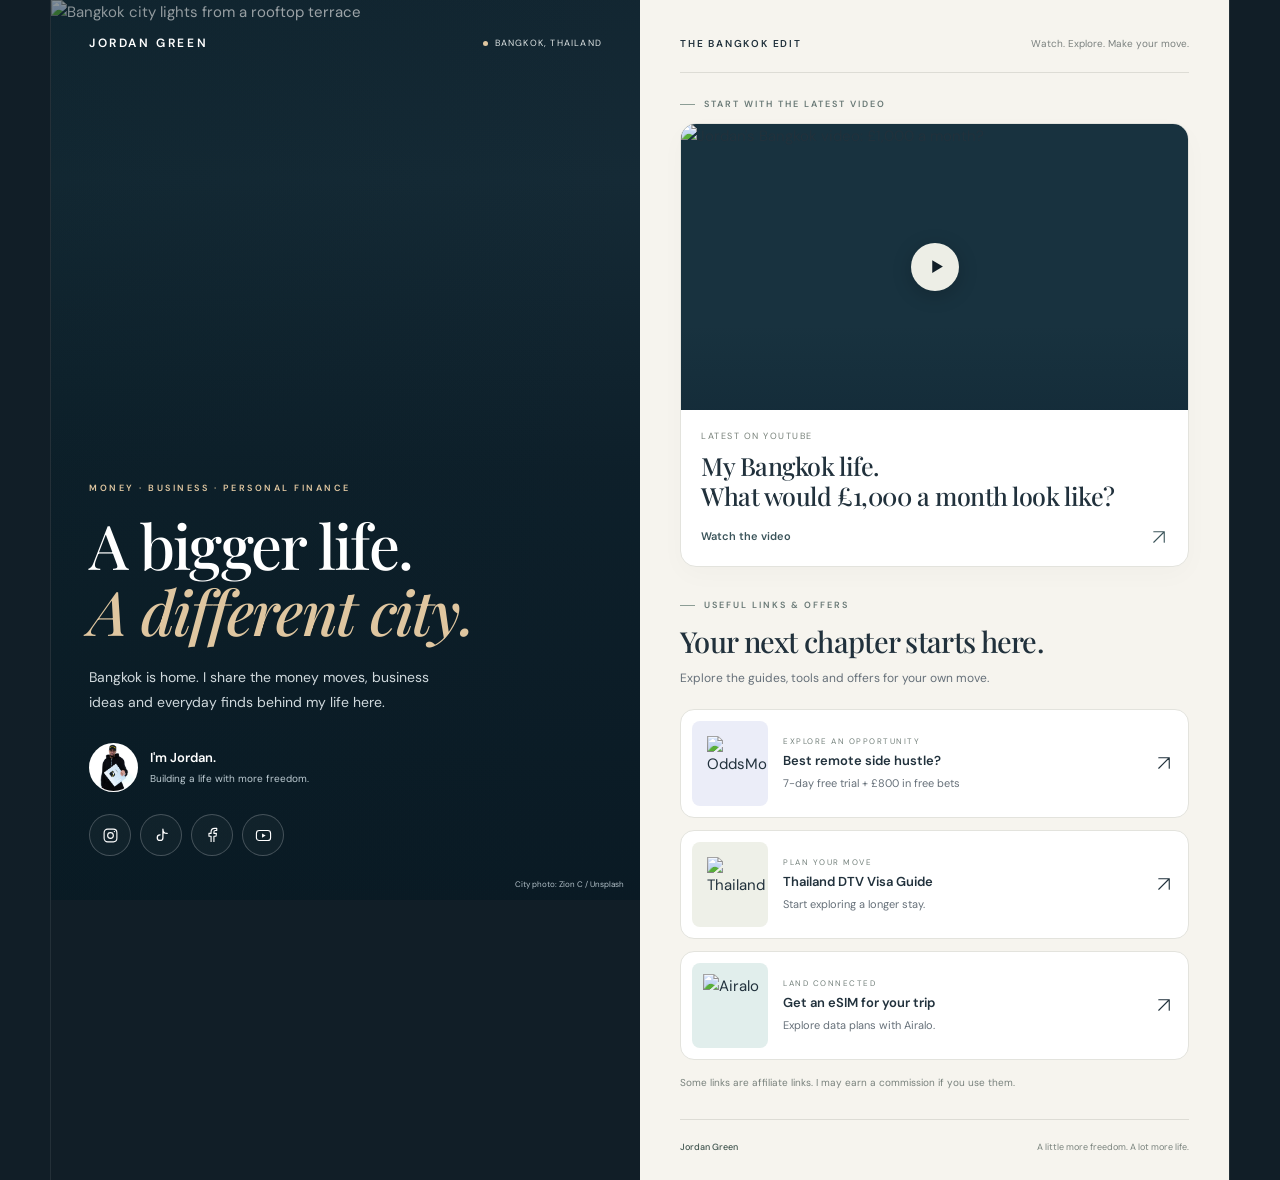
==== commit e56b5e4c: "Restore Bangkok links layout; retain flight concept as offline alternative" ====
--- a/links/index.html
+++ b/links/index.html
@@ -26,23 +26,7 @@
 @media(max-width:360px){.hero-nav{padding:24px 20px}.hero-content{left:20px;right:20px}h1{font-size:46px}.content{padding-left:16px;padding-right:16px}.wordmark{font-size:10px;letter-spacing:2px}.location{font-size:8px}.offer{grid-template-columns:58px minmax(0,1fr) 16px;gap:10px;padding:10px}.offer-preview{height:80px}.offer-preview img{padding:9px}.video-body{padding:17px}.video-body h2{font-size:22px}.intro span{font-size:9px}}
 @media(prefers-reduced-motion:no-preference){.hero-content{animation:rise .8s var(--ease) both}.content{animation:rise .7s .1s var(--ease) backwards}@keyframes rise{from{opacity:0;translate:0 14px}to{opacity:1;translate:0 0}}}
 @media(prefers-reduced-motion:reduce){html{scroll-behavior:auto}*,*::before,*::after{animation:none!important;transition:none!important}.offer:hover,.video-card:hover,.socials a:hover,.offer:active,.video-card:active,.offer:hover img,.video-card:hover .video-image img,.video-card:hover .play-circle,.offer:hover .arrow,.video-card:hover .arrow{transform:none}}
-/* The flight is a progressive enhancement: without motion or JavaScript, links stay immediate. */
-.flight,.flight-spacer{display:none}.journey-enabled .flight{display:block;position:fixed;inset:0;z-index:20;height:100svh;overflow:hidden;pointer-events:none;opacity:var(--flight-opacity,1);visibility:visible;color:#243738}.journey-enabled .flight-spacer{display:block;height:85svh}.journey-enabled .shell{opacity:var(--arrival-opacity,0)}
-.flight-scene{position:absolute;inset:0;background:#123544}.flight-scene img{width:100%;height:100%;object-fit:cover}.flight-city{position:absolute;inset:0;opacity:var(--city-opacity,0)}.flight-sky{position:absolute;inset:0;transform:scale(1.8);opacity:var(--sky-opacity,1)}
-.window-rim{position:absolute;left:50%;top:51%;width:clamp(260px,24vw,370px);height:65svh;max-height:570px;border-radius:46% / 35%;border:15px solid #919f9e;transform:translate(-50%,-50%) scale(var(--window-scale,1));box-shadow:inset 0 0 0 3px #243c48,inset 0 0 12px 7px #121f36aa,0 0 0 3px #ced9d8,0 0 0 8px #b0b9b5,0 0 0 10px #637a7b,0 0 0 26px #c4cdc7,0 0 0 28px #dfe5da,0 0 24px 43px #758989,0 0 0 160vmax #cbd2cc;will-change:transform}.window-rim::before{content:'';position:absolute;inset:0;border-radius:inherit;box-shadow:inset 9px 0 16px #ffffff32,inset -6px 0 13px #08203980}.window-rim::after{content:'';position:absolute;top:-8px;left:25%;right:25%;height:10px;border-radius:50%;background:linear-gradient(#566c70,#d8dfd7);box-shadow:0 4px 7px #16303966}
-.flight-copy{opacity:var(--copy-opacity,1);transform:translateY(var(--copy-y,0px));position:absolute;inset:0}.flight-nav{position:absolute;left:5%;right:5%;top:max(26px,env(safe-area-inset-top));display:flex;align-items:center;justify-content:space-between;font-size:10px;letter-spacing:2px;text-transform:uppercase}.flight-nav strong{font-weight:600}.seat-label{font-size:9px;letter-spacing:1.5px}.flight-title{position:absolute;left:7%;top:32%;font:500 clamp(42px,5.2vw,82px)/1.03 'Playfair Display',Georgia,serif;letter-spacing:-2px;max-width:32%}.flight-title em{display:block;font-weight:500;color:#496964}.flight-note{position:absolute;right:7%;top:61%;width:20%;font-size:13px;line-height:1.8}.flight-note strong{display:block;font-weight:500;font-size:11px;text-transform:uppercase;letter-spacing:2px;margin-bottom:12px}.flight-route{position:absolute;bottom:36px;left:5%;font-size:10px;letter-spacing:2px}.flight-route b{font-size:27px;font-weight:500;letter-spacing:3px;display:block;line-height:1.3}.flight-scroll{position:absolute;bottom:32px;left:50%;transform:translateX(-50%);display:flex;align-items:center;flex-direction:column;gap:10px;white-space:nowrap;font-size:10px;letter-spacing:1.4px;text-transform:uppercase}.flight-scroll svg{width:18px;height:18px;animation:scroll-hint 1.8s ease-in-out 3}.skip-flight{position:absolute;right:5%;bottom:35px;pointer-events:auto;font-size:11px;min-height:44px;display:flex;align-items:center;gap:12px;border-bottom:1px solid #405b5a55}.skip-flight svg{width:15px;height:15px}.flight.finished{visibility:hidden}.flight.finished .skip-flight{pointer-events:none}.flight-spacer{pointer-events:none}
-.shell{position:relative;z-index:1}.hero-content{animation:none!important}.content{animation:none!important}.hero h1{font-size:clamp(45px,4.8vw,65px)}
-@keyframes scroll-hint{0%,100%{transform:translateY(0)}50%{transform:translateY(5px)}}
-@media(max-width:760px){.window-rim{width:27svh;min-width:190px;max-width:250px;height:40svh;max-height:375px;top:53%;border-width:11px}.flight-nav{left:23px;right:23px;top:max(23px,env(safe-area-inset-top));font-size:9px;letter-spacing:1.6px}.seat-label{font-size:8px;letter-spacing:1px}.flight-title{left:0;right:0;top:12%;text-align:center;max-width:none;font-size:clamp(36px,6.4svh,54px);letter-spacing:-1.7px}.flight-title em{display:inline}.flight-note{top:auto;bottom:13%;right:0;width:100%;text-align:center;font-size:11px;padding:0 24px}.flight-note strong{display:none}.flight-route{left:23px;bottom:25px;font-size:7px;letter-spacing:1px}.flight-route b{font-size:20px}.flight-scroll{bottom:28px;font-size:8px;gap:7px;letter-spacing:1px}.skip-flight{right:23px;bottom:20px;font-size:9px;gap:5px}.skip-flight svg{width:12px}.hero{height:390px}.hero-content{bottom:39px}.hero-nav{padding:22px 24px}.hero h1{font-size:45px}.hero-description{font-size:12px;margin-top:12px;max-width:310px}.hero .eyebrow{font-size:7px;margin-bottom:12px;letter-spacing:1.8px}.identity{margin-top:17px}.portrait{width:40px;height:40px}.socials{position:absolute;bottom:0;right:0;gap:6px;margin:0}.socials a{width:35px;height:35px}.socials svg{width:15px;height:15px}.identity small{display:none}.identity strong{font-size:12px}.city{object-position:50% 43%}}
-@media(max-width:360px){.hero h1{font-size:40px}.hero-nav{padding:22px 20px}.hero-content{left:20px;right:20px}.identity{gap:8px}.socials{gap:5px}.socials a{width:31px;height:31px}.flight-scroll{font-size:7px}.skip-flight{right:18px}.flight-route{left:18px}}
-@media(max-height:580px) and (min-width:761px){.window-rim{height:55svh}.flight-title{font-size:40px}.flight-note{font-size:11px}.flight-route,.flight-scroll{bottom:22px}}
-@media(prefers-reduced-motion:reduce){.journey-enabled .flight,.journey-enabled .flight-spacer{display:none}.journey-enabled .shell{opacity:1}}
 </style></head><body>
-<section class="flight" aria-label="Your window seat to Bangkok">
-<div class="flight-scene" aria-hidden="true"><img class="flight-city" src="https://images.unsplash.com/photo-1573047330199-9a915400744f?auto=format&amp;fit=crop&amp;w=1600&amp;q=85" alt="" width="1200" height="1800"><img class="flight-sky" src="https://images.unsplash.com/photo-1706016136865-52d211b0335b?auto=format&amp;fit=crop&amp;w=1600&amp;q=85" alt="" width="1600" height="2490" fetchpriority="high"></div>
-<div class="window-rim" aria-hidden="true"></div>
-<div class="flight-copy"><div class="flight-nav"><strong>Jordan Green</strong><span class="seat-label">Your window seat · 01A</span></div><p class="flight-title">A different view.<br><em>A bigger life.</em></p><p class="flight-note"><strong>Next stop. A new perspective.</strong>Money, freedom &amp; a life in Bangkok.</p><div class="flight-route"><b>BKK</b>Bangkok, Thailand</div><div class="flight-scroll">Scroll to land<svg viewBox="0 0 24 24" fill="none" stroke="currentColor" stroke-width="1.3" aria-hidden="true"><path d="M12 3v17m-6-6 6 6 6-6"/></svg></div><a class="skip-flight" href="#links">Skip to links <svg viewBox="0 0 24 24" fill="none" stroke="currentColor" stroke-width="1.5" aria-hidden="true"><path d="M4 12h16m-6-6 6 6-6 6"/></svg></a></div>
-</section><div class="flight-spacer" aria-hidden="true"></div>
 <svg class="sprite" xmlns="http://www.w3.org/2000/svg" aria-hidden="true"><defs>
 <symbol id="arrow" viewBox="0 0 24 24"><path d="M5 19 19 5M5 5h14v14" fill="none" stroke="currentColor" stroke-width="1.5" stroke-linecap="round" stroke-linejoin="round"/></symbol>
 <symbol id="play" viewBox="0 0 24 24"><path d="m6 3 15 9-15 9z" fill="currentColor"/></symbol>
@@ -51,11 +35,11 @@
 <symbol id="facebook" viewBox="0 0 24 24"><path d="M14 21v-8h3l.5-4H14V7c0-1 .5-2 2-2h2V2h-3c-3 0-5 2-5 5v2H7v4h3v8" fill="none" stroke="currentColor" stroke-width="1.6" stroke-linejoin="round"/></symbol>
 <symbol id="youtube" viewBox="0 0 24 24"><rect x="2" y="5" width="20" height="14" rx="4" fill="none" stroke="currentColor" stroke-width="1.6"/><path d="m10 9 5 3-5 3z" fill="currentColor"/></symbol>
 </defs></svg>
-<main class="shell" id="links" tabindex="-1" data-design="bangkok-flight-v2">
+<main class="shell" data-design="bangkok-editorial-v1">
 <header class="hero">
 <img class="city" src="https://images.unsplash.com/photo-1573047330199-9a915400744f?auto=format&amp;fit=crop&amp;w=1200&amp;q=85" alt="Bangkok city lights from a rooftop terrace" width="1200" height="1800" fetchpriority="high">
 <div class="hero-nav"><span class="wordmark">JORDAN GREEN</span><span class="location">Bangkok, Thailand</span></div>
-<div class="hero-content"><p class="eyebrow">Money · Business · Personal Finance</p><h1>You've arrived.<em>Welcome to Bangkok.</em></h1><p class="hero-description">City lights. New possibilities. I'm Jordan — sharing the money moves, ideas and finds behind my life in Thailand.</p>
+<div class="hero-content"><p class="eyebrow">Money · Business · Personal Finance</p><h1>A bigger life.<em>A different city.</em></h1><p class="hero-description">Bangkok is home. I share the money moves, business ideas and everyday finds behind my life here.</p>
 <div class="identity"><img class="portrait" src="../assets/images/hero-updated.jpg" alt="Jordan Green" width="49" height="49"><div><strong>I'm Jordan.</strong><small>Building a life with more freedom.</small></div></div>
 <nav class="socials" aria-label="Follow Jordan"><a href="https://www.instagram.com/jordangreenai/" aria-label="Instagram"><svg aria-hidden="true"><use href="#instagram"/></svg></a><a href="https://www.tiktok.com/@jaystips" aria-label="TikTok"><svg aria-hidden="true"><use href="#tiktok"/></svg></a><a href="https://www.facebook.com/profile.php?id=1566124490" aria-label="Facebook"><svg aria-hidden="true"><use href="#facebook"/></svg></a><a href="https://www.youtube.com/channel/UC1iAMqIpXuWCgRCeULWcxcQ/" aria-label="YouTube"><svg aria-hidden="true"><use href="#youtube"/></svg></a></nav></div>
 <a class="city-credit" href="https://unsplash.com/photos/dwfxic8nAQ8">City photo: Zion C / Unsplash</a>
@@ -70,49 +54,4 @@
 <a class="offer" href="https://go.skimresources.com?id=202957X1681842&amp;xs=1&amp;url=https%3A%2F%2Fwww.airalo.com%2Fesim" rel="sponsored"><span class="offer-preview esim"><img src="https://cdn-revamp.airalo.com/img/logo-homepage-header.png" alt="Airalo" width="76" height="85" loading="lazy"></span><span><span class="offer-label">Land connected</span><strong>Get an eSIM for your trip</strong><small>Explore data plans with Airalo.</small></span><svg class="arrow" aria-hidden="true"><use href="#arrow"/></svg></a>
 </nav><p class="disclosure">Some links are affiliate links. I may earn a commission if you use them.</p></section>
 <footer class="outro"><strong>Jordan Green</strong><span>A little more freedom. A lot more life.</span></footer></div></main>
-<script>
-(() => {
-  const root = document.documentElement;
-  const flight = document.querySelector('.flight');
-  const spacer = document.querySelector('.flight-spacer');
-  const main = document.querySelector('main');
-  const skip = document.querySelector('.skip-flight');
-  const reduced = matchMedia('(prefers-reduced-motion: reduce)');
-  const clamp = value => Math.max(0, Math.min(1, value));
-  let distance = 1, queued = false;
-  function render() {
-    queued = false;
-    const p = reduced.matches ? 1 : clamp(window.scrollY / distance);
-    const zoom = p * p;
-    root.style.setProperty('--window-scale', (1 + zoom * 9).toFixed(4));
-    root.style.setProperty('--copy-opacity', (1 - clamp(p / .28)).toFixed(3));
-    root.style.setProperty('--copy-y', (-p * 45).toFixed(1) + 'px');
-    root.style.setProperty('--sky-opacity', (1 - clamp((p - .2) / .38)).toFixed(3));
-    root.style.setProperty('--city-opacity', clamp((p - .15) / .3).toFixed(3));
-    root.style.setProperty('--flight-opacity', (1 - clamp((p - .58) / .38)).toFixed(3));
-    root.style.setProperty('--arrival-opacity', clamp((p - .55) / .36).toFixed(3));
-    flight.classList.toggle('finished', p >= .99);
-    flight.inert = p > .3;
-    main.inert = p < .65;
-  }
-  function measure() {
-    root.classList.toggle('journey-enabled', !reduced.matches);
-    distance = Math.max(1, spacer.offsetHeight);
-    render();
-  }
-  addEventListener('scroll', () => {
-    if (!queued) { queued = true; requestAnimationFrame(render); }
-  }, { passive: true });
-  addEventListener('resize', measure, { passive: true });
-  addEventListener('pageshow', measure);
-  reduced.addEventListener('change', measure);
-  skip.addEventListener('click', event => {
-    event.preventDefault();
-    window.scrollTo({ top: distance, behavior: 'instant' });
-    render();
-    main.focus({ preventScroll: true });
-  });
-  measure();
-})();
-</script>
 </body></html>
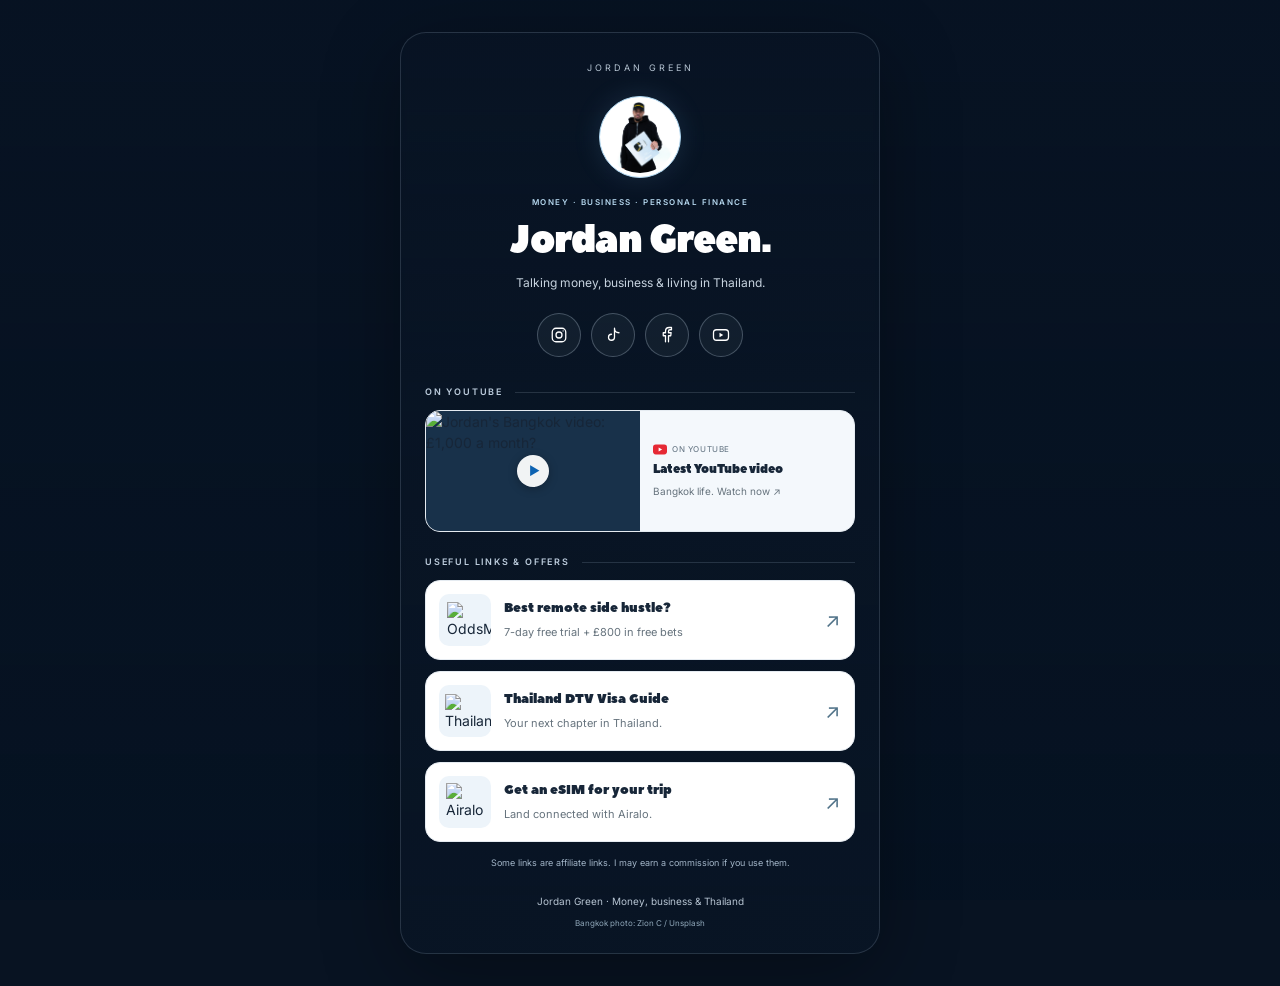
==== commit 4deac1f8: "Restore compact links layout with Peace Sans, half-width video and Bangkok night backdrop" ====
--- a/links/index.html
+++ b/links/index.html
@@ -1,57 +1,62 @@
 <!doctype html>
-<html lang="en"><head>
+<html lang="en">
+<head>
 <meta charset="utf-8">
-<meta name="viewport" content="width=device-width, initial-scale=1, viewport-fit=cover">
-<meta name="theme-color" content="#111e27">
-<meta name="description" content="Jordan Green. Money, business and a bigger life in Bangkok. Watch my latest video and explore my Thailand guides, tools and offers.">
-<title>Jordan Green — A Bigger Life in Bangkok</title>
-<link rel="preconnect" href="https://fonts.googleapis.com"><link rel="preconnect" href="https://fonts.gstatic.com" crossorigin>
-<link href="https://fonts.googleapis.com/css2?family=DM+Sans:wght@400;500;600;700&family=Playfair+Display:ital,wght@0,500;0,600;1,500&display=swap" rel="stylesheet">
+<meta name="viewport" content="width=device-width, initial-scale=1">
+<meta name="theme-color" content="#091525">
+<meta name="description" content="Jordan Green — talking money, business and living in Thailand. Watch my YouTube videos and explore my links.">
+<title>Jordan Green | Videos &amp; Links</title>
+<link rel="preconnect" href="https://fonts.googleapis.com">
+<link rel="preconnect" href="https://fonts.gstatic.com" crossorigin>
+<link href="https://fonts.googleapis.com/css2?family=Inter:wght@400;500;600&display=swap" rel="stylesheet">
+<link href="peace-sans.css?v=1" rel="stylesheet">
 <style>
-/* Inline layout prevents a missing external stylesheet from breaking mobile sizing. */
-:root{color-scheme:light;--navy:#111e27;--cream:#f6f4ee;--gold:#dfc6a0;--ink:#21313c;--muted:#667079;--blue:#dcefff;--ease:cubic-bezier(.2,.8,.2,1)}
-*,*::before,*::after{box-sizing:border-box}html{margin:0;scroll-behavior:smooth}body{margin:0;background:var(--navy);color:var(--ink);font:400 15px/1.6 'DM Sans',Arial,sans-serif;-webkit-font-smoothing:antialiased}img,svg{display:block;max-width:100%}img{height:auto}a{color:inherit;text-decoration:none}a{-webkit-tap-highlight-color:transparent}a:focus-visible{outline:3px solid #62b6f2;outline-offset:5px}h1,h2,p{margin:0}a,div,section,header,main{min-width:0}svg{width:20px;height:20px;flex-shrink:0}.sprite{position:absolute;width:0;height:0;overflow:hidden}
-.shell{width:100%;max-width:1180px;margin:0 auto;display:grid;grid-template-columns:minmax(0,1fr) minmax(0,1fr);align-items:start;min-height:100svh}
-.hero{position:sticky;top:0;min-height:760px;height:100svh;max-height:1100px;color:white;isolation:isolate;overflow:hidden;background:#172d39}.city{position:absolute;inset:0;width:100%;height:100%;object-fit:cover;object-position:52% center;z-index:-3}.hero::before{content:'';position:absolute;inset:0;background:linear-gradient(180deg,#09192355 0%,#09192325 20%,#091923ad 52%,#091923f2 100%);z-index:-2}.hero::after{content:'';position:absolute;inset:0;background:linear-gradient(90deg,#071d2438,transparent);z-index:-1}
-.hero-nav{padding:34px 38px;display:flex;align-items:center;justify-content:space-between;gap:12px}.wordmark{font-size:12px;font-weight:600;letter-spacing:2.6px}.location{display:flex;align-items:center;gap:7px;font-size:9px;letter-spacing:1.2px;text-transform:uppercase;color:#e0e6e6}.location::before{content:'';width:5px;height:5px;background:var(--gold);border-radius:50%}
-.hero-content{position:absolute;bottom:44px;left:38px;right:38px}.eyebrow{font-size:9px;text-transform:uppercase;letter-spacing:2.5px;color:var(--gold);margin-bottom:17px;font-weight:600}h1{font:500 clamp(43px,4.8vw,66px)/1.06 'Playfair Display',Georgia,serif;letter-spacing:-1.7px}h1 em{display:block;color:var(--gold);font-weight:500}.hero-description{font-size:14px;line-height:1.8;color:#d0d9dd;max-width:340px;margin-top:22px}
-.identity{display:flex;align-items:center;gap:12px;margin-top:28px}.portrait{width:49px;height:49px;flex-shrink:0;border:1px solid #ffffff50;border-radius:50%;object-fit:cover;object-position:50% 27%;background:#fff}.identity strong{display:block;font-size:13px;font-weight:600}.identity small{display:block;font-size:10px;color:#bdcbd2;margin-top:2px}.socials{display:flex;gap:9px;margin-top:22px}.socials a{display:grid;place-items:center;width:42px;height:42px;border:1px solid #ffffff38;border-radius:50%;background:#ffffff08;color:#fff;transition:transform .35s var(--ease),background .3s,color .3s,border-color .3s}.socials svg{width:17px;height:17px}.city-credit{position:absolute;right:16px;bottom:9px;font-size:8px;color:#b3c1c9}
-.content{background:var(--cream);padding:36px 30px 26px;min-height:100svh;position:relative}.intro{display:flex;align-items:center;justify-content:space-between;gap:12px;padding-bottom:20px;border-bottom:1px solid #dddcd5;margin-bottom:24px}.intro p{font-size:10px;letter-spacing:1.8px;text-transform:uppercase;font-weight:600}.intro span{font-size:10px;color:#7b817f}.section-kicker{display:flex;align-items:center;gap:9px;font-size:9px;letter-spacing:2px;text-transform:uppercase;font-weight:600;color:#697976;margin-bottom:12px}.section-kicker::before{content:'';width:15px;height:1px;background:#8c9d95}
-.video-card{display:block;border-radius:16px;overflow:hidden;background:#fff;border:1px solid #e3e3dd;box-shadow:0 8px 26px #0c273006;transition:transform .4s var(--ease),background .3s,box-shadow .4s,border-color .3s}.video-image{position:relative;overflow:hidden;width:100%;aspect-ratio:16/9;background:#18323f}.video-image img{width:100%;height:100%;object-fit:cover;transition:transform .65s var(--ease)}.video-image::after{content:'';position:absolute;inset:0;background:linear-gradient(transparent 70%,#07172533);pointer-events:none}.play{position:absolute;inset:0;display:grid;place-items:center}.play-circle{display:grid;place-items:center;width:48px;height:48px;color:var(--navy);background:#fffef5eb;border-radius:50%;box-shadow:0 4px 20px #0003;transition:transform .4s var(--ease),background .3s}.play-circle svg{width:17px;height:17px;margin-left:3px}.video-body{padding:19px 20px 20px}.video-label{color:#778179;font-size:9px;letter-spacing:1.5px;text-transform:uppercase;display:block;margin-bottom:8px}.video-body h2{font:500 25px/1.22 'Playfair Display',Georgia,serif;letter-spacing:-.45px}.video-cta{display:flex;align-items:center;justify-content:space-between;margin-top:16px;font-size:11px;font-weight:600;color:#3c555b}
-.tools{margin-top:31px}.tools h2{font:500 29px/1.2 'Playfair Display',Georgia,serif;letter-spacing:-.7px}.tools-lead{font-size:12px;color:var(--muted);margin:9px 0 20px;line-height:1.7}.link-list{display:grid;gap:12px}.offer{display:grid;grid-template-columns:76px minmax(0,1fr) 22px;gap:15px;align-items:center;background:#fff;border:1px solid #e3e3dd;border-radius:14px;padding:11px;transition:transform .4s var(--ease),background .3s,border-color .3s,box-shadow .4s}.offer-preview{width:100%;height:85px;display:grid;place-items:center;border-radius:8px;overflow:hidden}.offer-preview img{width:100%;height:100%;padding:15px;object-fit:contain;transition:transform .5s var(--ease)}.odds{background:#ebedf8}.thailand{background:#eef0e8}.esim{background:#e1eeec}.esim img{padding:11px}.offer-label{font-size:8px;text-transform:uppercase;letter-spacing:1.5px;color:#74817c;display:block;margin-bottom:4px}.offer strong{display:block;font-size:13px;font-weight:600;line-height:1.4;overflow-wrap:anywhere}.offer small{display:block;font-size:11px;line-height:1.5;margin-top:5px;color:var(--muted)}.arrow{width:18px;height:18px;transition:transform .35s var(--ease)}.outro{margin-top:28px;padding-top:20px;border-top:1px solid #dddcd5;display:flex;justify-content:space-between;align-items:center;gap:16px;font-size:9px;color:#7a837d}.outro strong{font-weight:500;color:#40544e}.disclosure{font-size:10px;color:#78817c;margin-top:15px;line-height:1.6}.video-card:focus-visible,.offer:focus-visible{background:var(--blue)}
-@media(hover:hover) and (pointer:fine){.video-card:hover,.offer:hover{background:var(--blue);border-color:#b3d1e3;transform:translateY(-4px);box-shadow:0 12px 28px #17344914}.video-card:hover .video-image img{transform:scale(1.04)}.video-card:hover .play-circle{background:var(--blue);transform:scale(1.1)}.offer:hover img{transform:scale(1.07)}.offer:hover .arrow,.video-card:hover .arrow{transform:translate(2px,-2px)}.socials a:hover{background:var(--blue);color:var(--navy);border-color:var(--blue);transform:translateY(-3px)}}
-.offer:active,.video-card:active{background:var(--blue);transform:scale(.99)}
-@media(min-width:1180px){.shell{border-left:1px solid #ffffff14;border-right:1px solid #ffffff14}.content{padding-left:40px;padding-right:40px}}
-@media(max-width:760px){.shell{display:block;max-width:560px}.hero{position:relative;height:590px;min-height:0;max-height:none}.hero-nav{padding:25px 24px}.hero-content{left:24px;right:24px;bottom:45px}h1{font-size:52px}.hero-description{font-size:13px;max-width:320px;margin-top:17px}.eyebrow{margin-bottom:14px;font-size:8px;letter-spacing:2.1px}.identity{margin-top:21px}.socials{margin-top:18px}.content{min-height:0;padding:25px 21px 27px;border-radius:24px 24px 0 0;margin-top:-20px}.city-credit{bottom:24px}.intro{padding-bottom:17px;margin-bottom:23px}.intro p{font-size:9px}.video-body h2{font-size:24px}.tools h2{font-size:28px}.offer{grid-template-columns:70px minmax(0,1fr) 18px;gap:12px}.offer-preview{height:83px}.offer strong{font-size:13px}.outro{margin-top:25px}}
-@media(max-width:360px){.hero-nav{padding:24px 20px}.hero-content{left:20px;right:20px}h1{font-size:46px}.content{padding-left:16px;padding-right:16px}.wordmark{font-size:10px;letter-spacing:2px}.location{font-size:8px}.offer{grid-template-columns:58px minmax(0,1fr) 16px;gap:10px;padding:10px}.offer-preview{height:80px}.offer-preview img{padding:9px}.video-body{padding:17px}.video-body h2{font-size:22px}.intro span{font-size:9px}}
-@media(prefers-reduced-motion:no-preference){.hero-content{animation:rise .8s var(--ease) both}.content{animation:rise .7s .1s var(--ease) backwards}@keyframes rise{from{opacity:0;translate:0 14px}to{opacity:1;translate:0 0}}}
-@media(prefers-reduced-motion:reduce){html{scroll-behavior:auto}*,*::before,*::after{animation:none!important;transition:none!important}.offer:hover,.video-card:hover,.socials a:hover,.offer:active,.video-card:active,.offer:hover img,.video-card:hover .video-image img,.video-card:hover .play-circle,.offer:hover .arrow,.video-card:hover .arrow{transform:none}}
-</style></head><body>
-<svg class="sprite" xmlns="http://www.w3.org/2000/svg" aria-hidden="true"><defs>
-<symbol id="arrow" viewBox="0 0 24 24"><path d="M5 19 19 5M5 5h14v14" fill="none" stroke="currentColor" stroke-width="1.5" stroke-linecap="round" stroke-linejoin="round"/></symbol>
-<symbol id="play" viewBox="0 0 24 24"><path d="m6 3 15 9-15 9z" fill="currentColor"/></symbol>
-<symbol id="instagram" viewBox="0 0 24 24"><g fill="none" stroke="currentColor" stroke-width="1.6"><rect x="3" y="3" width="18" height="18" rx="5"/><circle cx="12" cy="12" r="4"/></g><circle cx="17.5" cy="6.5" r="1" fill="currentColor"/></symbol>
-<symbol id="tiktok" viewBox="0 0 24 24"><path d="M14 3v12a4 4 0 1 1-4-4M14 3c0 4 3 6 6 6" fill="none" stroke="currentColor" stroke-width="1.8" stroke-linecap="round"/></symbol>
-<symbol id="facebook" viewBox="0 0 24 24"><path d="M14 21v-8h3l.5-4H14V7c0-1 .5-2 2-2h2V2h-3c-3 0-5 2-5 5v2H7v4h3v8" fill="none" stroke="currentColor" stroke-width="1.6" stroke-linejoin="round"/></symbol>
-<symbol id="youtube" viewBox="0 0 24 24"><rect x="2" y="5" width="20" height="14" rx="4" fill="none" stroke="currentColor" stroke-width="1.6"/><path d="m10 9 5 3-5 3z" fill="currentColor"/></symbol>
-</defs></svg>
-<main class="shell" data-design="bangkok-editorial-v1">
-<header class="hero">
-<img class="city" src="https://images.unsplash.com/photo-1573047330199-9a915400744f?auto=format&amp;fit=crop&amp;w=1200&amp;q=85" alt="Bangkok city lights from a rooftop terrace" width="1200" height="1800" fetchpriority="high">
-<div class="hero-nav"><span class="wordmark">JORDAN GREEN</span><span class="location">Bangkok, Thailand</span></div>
-<div class="hero-content"><p class="eyebrow">Money · Business · Personal Finance</p><h1>A bigger life.<em>A different city.</em></h1><p class="hero-description">Bangkok is home. I share the money moves, business ideas and everyday finds behind my life here.</p>
-<div class="identity"><img class="portrait" src="../assets/images/hero-updated.jpg" alt="Jordan Green" width="49" height="49"><div><strong>I'm Jordan.</strong><small>Building a life with more freedom.</small></div></div>
-<nav class="socials" aria-label="Follow Jordan"><a href="https://www.instagram.com/jordangreenai/" aria-label="Instagram"><svg aria-hidden="true"><use href="#instagram"/></svg></a><a href="https://www.tiktok.com/@jaystips" aria-label="TikTok"><svg aria-hidden="true"><use href="#tiktok"/></svg></a><a href="https://www.facebook.com/profile.php?id=1566124490" aria-label="Facebook"><svg aria-hidden="true"><use href="#facebook"/></svg></a><a href="https://www.youtube.com/channel/UC1iAMqIpXuWCgRCeULWcxcQ/" aria-label="YouTube"><svg aria-hidden="true"><use href="#youtube"/></svg></a></nav></div>
-<a class="city-credit" href="https://unsplash.com/photos/dwfxic8nAQ8">City photo: Zion C / Unsplash</a>
+:root{color-scheme:dark;--blue:#0c62b2;--pale:#dcefff;--ease:cubic-bezier(.2,.8,.2,1)}
+*,*::before,*::after{box-sizing:border-box}html{min-height:100%;background:#081322}body{margin:0;padding:32px 16px;font:400 14px/1.5 Inter,Arial,sans-serif;color:#fff;-webkit-font-smoothing:antialiased;isolation:isolate}body::before{content:'';position:fixed;inset:0;z-index:-2;background:linear-gradient(180deg,#07132545,#0412228c),url('https://images.unsplash.com/photo-1573047330199-9a915400744f?auto=format&fit=crop&w=1800&q=85') center 52%/cover no-repeat}img,svg{display:block;max-width:100%}img{height:auto}a{color:inherit;text-decoration:none;-webkit-tap-highlight-color:transparent}main{width:100%;max-width:480px;margin:auto;padding:28px 24px 24px;background:linear-gradient(180deg,#09152580,#091525c9 42%,#091525ed);border:1px solid #d3e8ff26;border-radius:26px;box-shadow:0 20px 80px #0005;backdrop-filter:blur(3px);-webkit-backdrop-filter:blur(3px)}.wordmark{text-align:center;font-size:9px;letter-spacing:3px;color:#b6c4d2;margin:0 0 21px}.profile{text-align:center}.portrait{width:82px;height:82px;object-fit:cover;object-position:center 25%;border-radius:50%;padding:4px;border:1px solid #aed6f1;background:#fff;margin:0 auto;box-shadow:0 0 28px #8ccfff20}.eyebrow{font-size:8px;letter-spacing:1.5px;text-transform:uppercase;color:#b6d8ef;margin:18px 0 10px;font-weight:600}h1{font:400 clamp(29px,7.5vw,38px)/1.2 'Peace Sans',Inter,Arial,sans-serif;letter-spacing:-1px;margin:0 0 10px}.bio{font-size:12px;line-height:1.7;color:#c7d3df;margin:0 auto;max-width:300px}.socials{display:flex;justify-content:center;gap:10px;margin:20px 0 28px}.socials a{display:grid;place-items:center;width:44px;height:44px;border:1px solid #dcefff40;border-radius:50%;color:#fff;background:#dcefff0c;transition:background .25s,color .25s,transform .3s var(--ease)}.socials svg{width:18px;height:18px}.section-label{display:flex;align-items:center;gap:12px;font-size:9px;font-weight:600;letter-spacing:1.8px;text-transform:uppercase;color:#bdcddd;margin:23px 0 11px}.section-label::after{content:'';height:1px;background:#dcefff24;flex:1}.links{display:grid;gap:11px}.link{display:flex;align-items:center;gap:13px;padding:13px;border:1px solid #e5ebf1;border-radius:15px;background:#fff;color:#172638;transition:background .25s,border-color .25s,transform .3s var(--ease),box-shadow .3s}.icon{display:grid;place-items:center;width:52px;height:52px;flex:0 0 52px;border-radius:10px;background:#edf4fa;overflow:hidden}.icon img{width:100%;height:100%;object-fit:contain;padding:8px}.icon.esim img{padding:7px}.icon.dtv img{padding:9px 6px}.copy{flex:1;min-width:0}.copy strong{display:block;font:400 13px/1.5 'Peace Sans',Inter,Arial,sans-serif;transition:color .2s;text-decoration-thickness:2px;text-underline-offset:4px}.copy>span{display:block;font-size:11px;line-height:1.5;margin-top:5px;color:#66737d}.arrow{display:grid;place-items:center;flex-shrink:0;width:18px;font-size:20px;color:#517389;transition:transform .25s,color .25s}.featured{display:grid;grid-template-columns:50% minmax(0,1fr);gap:0;padding:0;overflow:hidden;background:#f4f8fc}.video-preview{position:relative;display:block;aspect-ratio:16/9;width:100%;overflow:hidden;background:#18314a}.video-preview img{width:100%;height:100%;object-fit:cover}.play{position:absolute;left:50%;top:50%;transform:translate(-50%,-50%);display:grid;place-items:center;width:32px;height:32px;border-radius:50%;background:#fffffff0;color:#0c62b2;font-size:12px;padding-left:2px;box-shadow:0 2px 10px #0004}.featured-copy{padding:13px;display:block}.featured .copy strong{font-size:12px;line-height:1.45}.featured .copy>span{font-size:10px}.video-label{display:flex;align-items:center;gap:5px;font-size:8px;text-transform:uppercase;letter-spacing:.6px;color:#5d6e7d;margin-bottom:6px}.video-label svg{width:14px;height:11px;color:#e62935;flex-shrink:0}.footer{text-align:center;margin-top:24px;font-size:10px;color:#b6c4d2}.disclosure{font-size:9px;color:#a2b5c8;line-height:1.6;text-align:center;margin:14px 0 0}.photo-credit{display:block;font-size:8px;margin-top:8px;color:#91a9bb}.link:active,.link:focus-visible,.link.is-selected{background:var(--pale);border-color:#8ec9f0}.link:active .copy strong,.link:focus-visible .copy strong,.link.is-selected .copy strong{color:var(--blue);text-decoration-line:underline}.socials a:active,.socials a:focus-visible,.socials a.is-selected{background:var(--pale);color:var(--blue)}a:focus-visible{outline:3px solid #78c7ff;outline-offset:4px}
+@media(hover:hover) and (pointer:fine){.link:hover{background:var(--pale);border-color:#8ec9f0;transform:translateY(-3px);box-shadow:0 8px 24px #0003}.link:hover .copy strong{color:var(--blue);text-decoration-line:underline}.link:hover .arrow{color:var(--blue);transform:translate(2px,-2px)}.socials a:hover{background:var(--pale);color:var(--blue);transform:translateY(-3px)}}
+@media(max-width:420px){body{padding:18px 12px}main{padding:25px 17px 22px;border-radius:22px}.link{gap:10px;padding:11px}.featured{padding:0;gap:0}.icon{width:46px;height:46px;flex-basis:46px}.copy strong{font-size:12px}.copy>span{font-size:10px}.featured-copy{padding:10px}.featured .copy strong{font-size:11px}.featured .copy>span{font-size:9px}.eyebrow{font-size:7px;letter-spacing:1.1px}.video-label{font-size:7px;letter-spacing:.3px}.arrow{width:14px}}
+@media(prefers-reduced-motion:reduce){*,*::before,*::after{transition:none!important;animation:none!important}.link:hover,.socials a:hover,.link:hover .arrow{transform:none}}
+</style>
+</head>
+<body>
+<main data-design="original-night-v3">
+<div class="wordmark">JORDAN GREEN</div>
+<header class="profile">
+<img class="portrait" src="../assets/images/hero-updated.jpg" alt="Jordan Green" width="106" height="106">
+<p class="eyebrow">Money · Business · Personal Finance</p>
+<h1>Jordan Green.</h1>
+<p class="bio">Talking money, business &amp; living in Thailand.</p>
+<nav class="socials" aria-label="Social profiles">
+<a href="https://www.instagram.com/jordangreenai/" aria-label="Instagram" title="Instagram"><svg width="19" height="19" viewBox="0 0 24 24" fill="none" stroke="currentColor" stroke-width="1.7" stroke-linecap="round" stroke-linejoin="round" aria-hidden="true"><rect x="3" y="3" width="18" height="18" rx="5"/><circle cx="12" cy="12" r="4"/><circle cx="17.5" cy="6.5" r=".8" fill="currentColor" stroke="none"/></svg></a>
+<a href="https://www.tiktok.com/@jaystips" aria-label="TikTok" title="TikTok"><svg width="19" height="19" viewBox="0 0 24 24" fill="none" stroke="currentColor" stroke-width="1.7" stroke-linecap="round" stroke-linejoin="round" aria-hidden="true"><path d="M14 3v12a4 4 0 1 1-4-4M14 3c0 4 3 6 6 6"/></svg></a>
+<a href="https://www.facebook.com/profile.php?id=1566124490" aria-label="Facebook" title="Facebook"><svg width="19" height="19" viewBox="0 0 24 24" fill="none" stroke="currentColor" stroke-width="1.7" stroke-linecap="round" stroke-linejoin="round" aria-hidden="true"><path d="M14 21v-8h3l.5-4H14V7c0-1 .5-2 2-2h2V2h-3c-3 0-5 2-5 5v2H7v4h3v8"/></svg></a>
+<a href="https://www.youtube.com/channel/UC1iAMqIpXuWCgRCeULWcxcQ/" aria-label="YouTube" title="YouTube"><svg width="19" height="19" viewBox="0 0 24 24" fill="none" stroke="currentColor" stroke-width="1.7" stroke-linecap="round" stroke-linejoin="round" aria-hidden="true"><rect x="2" y="5" width="20" height="14" rx="4"/><path d="m10 9 5 3-5 3z" fill="currentColor" stroke="none"/></svg></a>
+</nav>
 </header>
-<div class="content"><div class="intro"><p>The Bangkok edit</p><span>Watch. Explore. Make your move.</span></div>
-<section aria-labelledby="watch-title"><h2 class="section-kicker" id="watch-title">Start with the latest video</h2>
-<a class="video-card" href="https://www.youtube.com/watch?v=wo0NVuXLe3A&amp;t=27s"><div class="video-image"><img src="https://i.ytimg.com/vi/wo0NVuXLe3A/maxresdefault.jpg" alt="Jordan's Bangkok video: £1,000 a month?" width="1280" height="720"><span class="play" aria-hidden="true"><span class="play-circle"><svg><use href="#play"/></svg></span></span></div><div class="video-body"><span class="video-label">Latest on YouTube</span><h2>My Bangkok life.<br>What would £1,000 a month look like?</h2><span class="video-cta">Watch the video<svg class="arrow" aria-hidden="true"><use href="#arrow"/></svg></span></div></a></section>
-<section class="tools" aria-labelledby="tools-title"><p class="section-kicker">Useful links &amp; offers</p><h2 id="tools-title">Your next chapter starts here.</h2><p class="tools-lead">Explore the guides, tools and offers for your own move.</p>
-<nav class="link-list" aria-label="Guides, tools and offers">
-<a class="offer" href="https://www.oddsmonkey.com/affiliates/affiliate.php?id=66498" rel="sponsored"><span class="offer-preview odds"><img src="https://www.oddsmonkey.com/wp-content/uploads/2025/03/cropped-MonkeyCircle.png" alt="OddsMonkey" width="76" height="85" loading="lazy"></span><span><span class="offer-label">Explore an opportunity</span><strong>Best remote side hustle?</strong><small>7-day free trial + £800 in free bets</small></span><svg class="arrow" aria-hidden="true"><use href="#arrow"/></svg></a>
-<a class="offer" href="https://dtvguide.com"><span class="offer-preview thailand"><img src="https://dtvguide.com/assets/thailand-flag.png" alt="Thailand" width="76" height="85" loading="lazy"></span><span><span class="offer-label">Plan your move</span><strong>Thailand DTV Visa Guide</strong><small>Start exploring a longer stay.</small></span><svg class="arrow" aria-hidden="true"><use href="#arrow"/></svg></a>
-<a class="offer" href="https://go.skimresources.com?id=202957X1681842&amp;xs=1&amp;url=https%3A%2F%2Fwww.airalo.com%2Fesim" rel="sponsored"><span class="offer-preview esim"><img src="https://cdn-revamp.airalo.com/img/logo-homepage-header.png" alt="Airalo" width="76" height="85" loading="lazy"></span><span><span class="offer-label">Land connected</span><strong>Get an eSIM for your trip</strong><small>Explore data plans with Airalo.</small></span><svg class="arrow" aria-hidden="true"><use href="#arrow"/></svg></a>
-</nav><p class="disclosure">Some links are affiliate links. I may earn a commission if you use them.</p></section>
-<footer class="outro"><strong>Jordan Green</strong><span>A little more freedom. A lot more life.</span></footer></div></main>
-</body></html>
+<section aria-labelledby="videos-title">
+<h2 class="section-label" id="videos-title">On YouTube</h2>
+<nav class="links" aria-label="YouTube videos">
+<a class="link featured" href="https://www.youtube.com/watch?v=wo0NVuXLe3A&amp;t=27s"><span class="video-preview"><img src="https://i.ytimg.com/vi/wo0NVuXLe3A/maxresdefault.jpg" alt="Jordan's Bangkok video: £1,000 a month?" width="1280" height="720"><span class="play" aria-hidden="true">▶</span></span><span class="featured-copy"><span class="video-label"><svg viewBox="0 0 20 14" aria-hidden="true"><rect width="20" height="14" rx="4" fill="currentColor"/><path d="m8 4 5 3-5 3z" fill="white"/></svg>On YouTube</span><span class="copy"><strong>Latest YouTube video</strong><span>Bangkok life. Watch now ↗</span></span></span></a>
+</nav>
+</section>
+<section class="affiliate-section" aria-labelledby="affiliate-title">
+<h2 class="section-label" id="affiliate-title">Useful links &amp; offers</h2>
+<nav class="links" aria-label="Useful links and offers">
+<a class="link" href="https://www.oddsmonkey.com/affiliates/affiliate.php?id=66498" rel="sponsored"><span class="icon"><img src="https://www.oddsmonkey.com/wp-content/uploads/2025/03/cropped-MonkeyCircle.png" alt="OddsMonkey" width="52" height="52"></span><span class="copy"><strong>Best remote side hustle?</strong><span>7-day free trial + £800 in free bets</span></span><span class="arrow" aria-hidden="true">↗</span></a>
+<a class="link" href="https://dtvguide.com"><span class="icon dtv"><img src="https://dtvguide.com/assets/thailand-flag.png" alt="Thailand" width="52" height="52"></span><span class="copy"><strong>Thailand DTV Visa Guide</strong><span>Your next chapter in Thailand.</span></span><span class="arrow" aria-hidden="true">↗</span></a>
+<a class="link" href="https://go.skimresources.com?id=202957X1681842&amp;xs=1&amp;url=https%3A%2F%2Fwww.airalo.com%2Fesim" rel="sponsored"><span class="icon esim"><img src="https://cdn-revamp.airalo.com/img/logo-homepage-header.png" alt="Airalo" width="52" height="52"></span><span class="copy"><strong>Get an eSIM for your trip</strong><span>Land connected with Airalo.</span></span><span class="arrow" aria-hidden="true">↗</span></a>
+</nav>
+</section>
+<p class="disclosure">Some links are affiliate links. I may earn a commission if you use them.</p>
+<footer class="footer">Jordan Green · Money, business &amp; Thailand<a class="photo-credit" href="https://unsplash.com/photos/dwfxic8nAQ8">Bangkok photo: Zion C / Unsplash</a></footer>
+</main>
+<script>
+document.querySelectorAll('.link,.socials a').forEach(link => {
+  link.addEventListener('click', () => {
+    document.querySelectorAll('.is-selected').forEach(item => item.classList.remove('is-selected'));
+    link.classList.add('is-selected');
+  });
+});
+</script>
+</body>
+</html>
--- a/links/peace-sans.css
+++ b/links/peace-sans.css
@@ -0,0 +1 @@
+@font-face{font-family:'Peace Sans';src:url([data-uri]) format('woff2');font-weight:400;font-style:normal;font-display:swap;}
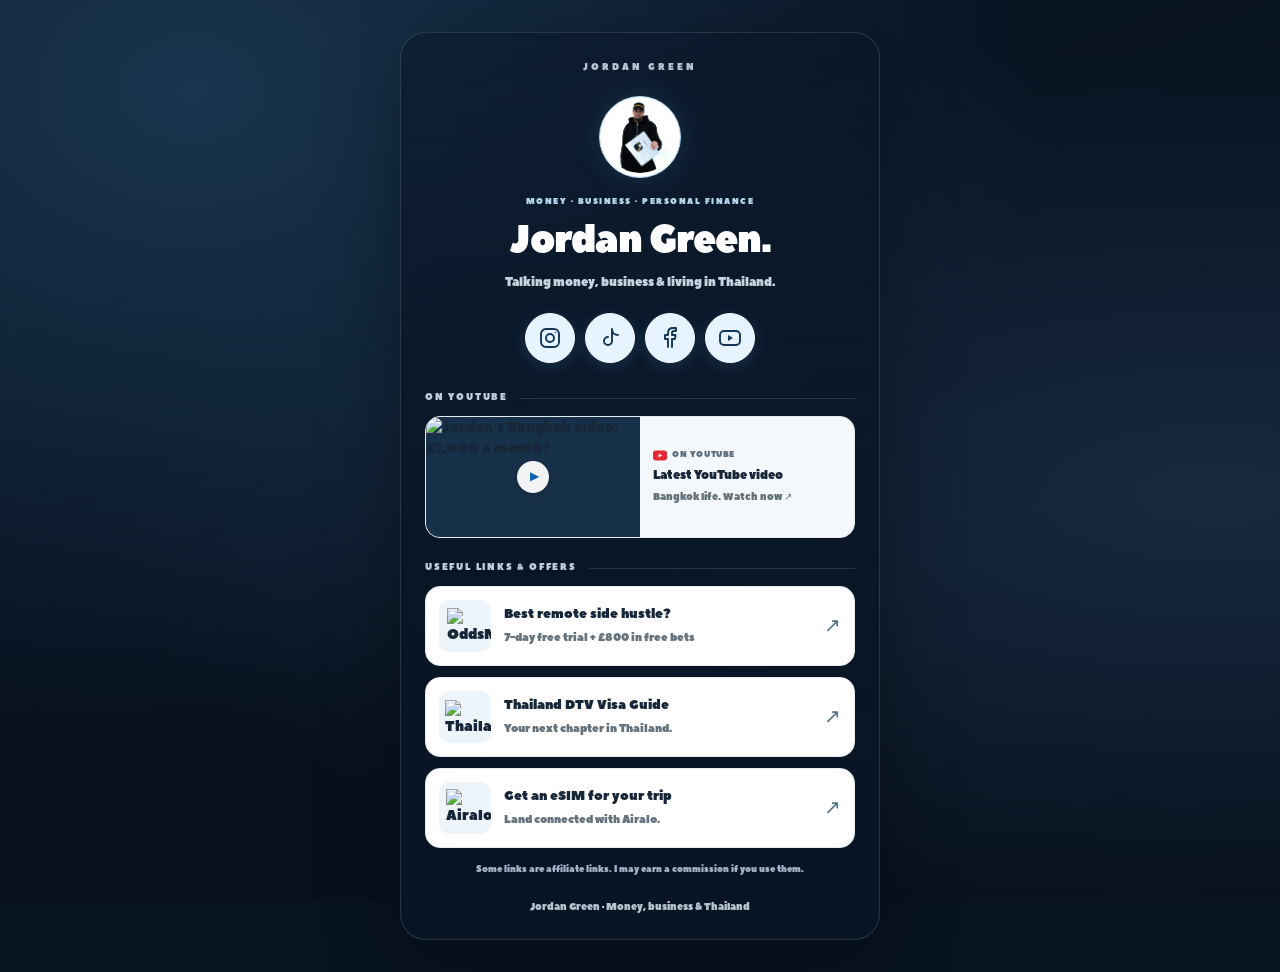
==== commit df79422b: "Embed Peace Sans throughout links page and improve social icon contrast" ====
--- a/links/index.html
+++ b/links/index.html
@@ -6,20 +6,17 @@
 <meta name="theme-color" content="#091525">
 <meta name="description" content="Jordan Green — talking money, business and living in Thailand. Watch my YouTube videos and explore my links.">
 <title>Jordan Green | Videos &amp; Links</title>
-<link rel="preconnect" href="https://fonts.googleapis.com">
-<link rel="preconnect" href="https://fonts.gstatic.com" crossorigin>
-<link href="https://fonts.googleapis.com/css2?family=Inter:wght@400;500;600&display=swap" rel="stylesheet">
-<link href="peace-sans.css?v=1" rel="stylesheet">
 <style>
+@font-face{font-family:'Peace Sans';src:url([data-uri]) format('woff2');font-weight:400;font-style:normal;font-display:block;}
 :root{color-scheme:dark;--blue:#0c62b2;--pale:#dcefff;--ease:cubic-bezier(.2,.8,.2,1)}
-*,*::before,*::after{box-sizing:border-box}html{min-height:100%;background:#081322}body{margin:0;padding:32px 16px;font:400 14px/1.5 Inter,Arial,sans-serif;color:#fff;-webkit-font-smoothing:antialiased;isolation:isolate}body::before{content:'';position:fixed;inset:0;z-index:-2;background:linear-gradient(180deg,#07132545,#0412228c),url('https://images.unsplash.com/photo-1573047330199-9a915400744f?auto=format&fit=crop&w=1800&q=85') center 52%/cover no-repeat}img,svg{display:block;max-width:100%}img{height:auto}a{color:inherit;text-decoration:none;-webkit-tap-highlight-color:transparent}main{width:100%;max-width:480px;margin:auto;padding:28px 24px 24px;background:linear-gradient(180deg,#09152580,#091525c9 42%,#091525ed);border:1px solid #d3e8ff26;border-radius:26px;box-shadow:0 20px 80px #0005;backdrop-filter:blur(3px);-webkit-backdrop-filter:blur(3px)}.wordmark{text-align:center;font-size:9px;letter-spacing:3px;color:#b6c4d2;margin:0 0 21px}.profile{text-align:center}.portrait{width:82px;height:82px;object-fit:cover;object-position:center 25%;border-radius:50%;padding:4px;border:1px solid #aed6f1;background:#fff;margin:0 auto;box-shadow:0 0 28px #8ccfff20}.eyebrow{font-size:8px;letter-spacing:1.5px;text-transform:uppercase;color:#b6d8ef;margin:18px 0 10px;font-weight:600}h1{font:400 clamp(29px,7.5vw,38px)/1.2 'Peace Sans',Inter,Arial,sans-serif;letter-spacing:-1px;margin:0 0 10px}.bio{font-size:12px;line-height:1.7;color:#c7d3df;margin:0 auto;max-width:300px}.socials{display:flex;justify-content:center;gap:10px;margin:20px 0 28px}.socials a{display:grid;place-items:center;width:44px;height:44px;border:1px solid #dcefff40;border-radius:50%;color:#fff;background:#dcefff0c;transition:background .25s,color .25s,transform .3s var(--ease)}.socials svg{width:18px;height:18px}.section-label{display:flex;align-items:center;gap:12px;font-size:9px;font-weight:600;letter-spacing:1.8px;text-transform:uppercase;color:#bdcddd;margin:23px 0 11px}.section-label::after{content:'';height:1px;background:#dcefff24;flex:1}.links{display:grid;gap:11px}.link{display:flex;align-items:center;gap:13px;padding:13px;border:1px solid #e5ebf1;border-radius:15px;background:#fff;color:#172638;transition:background .25s,border-color .25s,transform .3s var(--ease),box-shadow .3s}.icon{display:grid;place-items:center;width:52px;height:52px;flex:0 0 52px;border-radius:10px;background:#edf4fa;overflow:hidden}.icon img{width:100%;height:100%;object-fit:contain;padding:8px}.icon.esim img{padding:7px}.icon.dtv img{padding:9px 6px}.copy{flex:1;min-width:0}.copy strong{display:block;font:400 13px/1.5 'Peace Sans',Inter,Arial,sans-serif;transition:color .2s;text-decoration-thickness:2px;text-underline-offset:4px}.copy>span{display:block;font-size:11px;line-height:1.5;margin-top:5px;color:#66737d}.arrow{display:grid;place-items:center;flex-shrink:0;width:18px;font-size:20px;color:#517389;transition:transform .25s,color .25s}.featured{display:grid;grid-template-columns:50% minmax(0,1fr);gap:0;padding:0;overflow:hidden;background:#f4f8fc}.video-preview{position:relative;display:block;aspect-ratio:16/9;width:100%;overflow:hidden;background:#18314a}.video-preview img{width:100%;height:100%;object-fit:cover}.play{position:absolute;left:50%;top:50%;transform:translate(-50%,-50%);display:grid;place-items:center;width:32px;height:32px;border-radius:50%;background:#fffffff0;color:#0c62b2;font-size:12px;padding-left:2px;box-shadow:0 2px 10px #0004}.featured-copy{padding:13px;display:block}.featured .copy strong{font-size:12px;line-height:1.45}.featured .copy>span{font-size:10px}.video-label{display:flex;align-items:center;gap:5px;font-size:8px;text-transform:uppercase;letter-spacing:.6px;color:#5d6e7d;margin-bottom:6px}.video-label svg{width:14px;height:11px;color:#e62935;flex-shrink:0}.footer{text-align:center;margin-top:24px;font-size:10px;color:#b6c4d2}.disclosure{font-size:9px;color:#a2b5c8;line-height:1.6;text-align:center;margin:14px 0 0}.photo-credit{display:block;font-size:8px;margin-top:8px;color:#91a9bb}.link:active,.link:focus-visible,.link.is-selected{background:var(--pale);border-color:#8ec9f0}.link:active .copy strong,.link:focus-visible .copy strong,.link.is-selected .copy strong{color:var(--blue);text-decoration-line:underline}.socials a:active,.socials a:focus-visible,.socials a.is-selected{background:var(--pale);color:var(--blue)}a:focus-visible{outline:3px solid #78c7ff;outline-offset:4px}
+*,*::before,*::after{box-sizing:border-box}html{min-height:100%;background:#081322}body{margin:0;padding:32px 16px;font:400 14px/1.5 'Peace Sans',Arial,sans-serif;color:#fff;-webkit-font-smoothing:antialiased;isolation:isolate}body::before{content:'';position:fixed;inset:0;z-index:-2;background:radial-gradient(ellipse at 15% 10%,#18344e,transparent 55%),radial-gradient(ellipse at 95% 55%,#16293e,transparent 65%),linear-gradient(160deg,#091525,#060e1a)}img,svg{display:block;max-width:100%}img{height:auto}a{color:inherit;text-decoration:none;-webkit-tap-highlight-color:transparent}main{width:100%;max-width:480px;margin:auto;padding:28px 24px 24px;background:linear-gradient(180deg,#09152580,#091525c9 42%,#091525ed);border:1px solid #d3e8ff26;border-radius:26px;box-shadow:0 20px 80px #0005;backdrop-filter:blur(3px);-webkit-backdrop-filter:blur(3px)}.wordmark{text-align:center;font-size:9px;letter-spacing:3px;color:#b6c4d2;margin:0 0 21px}.profile{text-align:center}.portrait{width:82px;height:82px;object-fit:cover;object-position:center 25%;border-radius:50%;padding:4px;border:1px solid #aed6f1;background:#fff;margin:0 auto;box-shadow:0 0 28px #8ccfff20}.eyebrow{font-size:8px;letter-spacing:1.5px;text-transform:uppercase;color:#b6d8ef;margin:18px 0 10px;font-weight:400}h1{font:400 clamp(29px,7.5vw,38px)/1.2 'Peace Sans',Arial,sans-serif;letter-spacing:-1px;margin:0 0 10px}.bio{font-size:12px;line-height:1.7;color:#c7d3df;margin:0 auto;max-width:300px}.socials{display:flex;justify-content:center;gap:10px;margin:20px 0 28px}.socials a{display:grid;place-items:center;width:50px;height:50px;border:1px solid #f0f8ff;border-radius:50%;color:#123758;background:#e7f3ff;box-shadow:0 4px 16px #75c3ff26;transition:background .25s,color .25s,transform .3s var(--ease)}.socials svg{width:24px;height:24px;stroke-width:1.9}.section-label{display:flex;align-items:center;gap:12px;font-size:9px;font-weight:400;letter-spacing:1.8px;text-transform:uppercase;color:#bdcddd;margin:23px 0 11px}.section-label::after{content:'';height:1px;background:#dcefff24;flex:1}.links{display:grid;gap:11px}.link{display:flex;align-items:center;gap:13px;padding:13px;border:1px solid #e5ebf1;border-radius:15px;background:#fff;color:#172638;transition:background .25s,border-color .25s,transform .3s var(--ease),box-shadow .3s}.icon{display:grid;place-items:center;width:52px;height:52px;flex:0 0 52px;border-radius:10px;background:#edf4fa;overflow:hidden}.icon img{width:100%;height:100%;object-fit:contain;padding:8px}.icon.esim img{padding:7px}.icon.dtv img{padding:9px 6px}.copy{flex:1;min-width:0}.copy strong{display:block;font:400 13px/1.5 'Peace Sans',Arial,sans-serif;transition:color .2s;text-decoration-thickness:2px;text-underline-offset:4px}.copy>span{display:block;font-size:11px;line-height:1.5;margin-top:5px;color:#66737d}.arrow{display:grid;place-items:center;flex-shrink:0;width:18px;font-size:20px;color:#517389;transition:transform .25s,color .25s}.featured{display:grid;grid-template-columns:50% minmax(0,1fr);gap:0;padding:0;overflow:hidden;background:#f4f8fc}.video-preview{position:relative;display:block;aspect-ratio:16/9;width:100%;overflow:hidden;background:#18314a}.video-preview img{width:100%;height:100%;object-fit:cover}.play{position:absolute;left:50%;top:50%;transform:translate(-50%,-50%);display:grid;place-items:center;width:32px;height:32px;border-radius:50%;background:#fffffff0;color:#0c62b2;font-size:12px;padding-left:2px;box-shadow:0 2px 10px #0004}.featured-copy{padding:13px;display:block}.featured .copy strong{font-size:12px;line-height:1.45}.featured .copy>span{font-size:10px}.video-label{display:flex;align-items:center;gap:5px;font-size:8px;text-transform:uppercase;letter-spacing:.6px;color:#5d6e7d;margin-bottom:6px}.video-label svg{width:14px;height:11px;color:#e62935;flex-shrink:0}.footer{text-align:center;margin-top:24px;font-size:10px;color:#b6c4d2}.disclosure{font-size:9px;color:#a2b5c8;line-height:1.6;text-align:center;margin:14px 0 0}.link:active,.link:focus-visible,.link.is-selected{background:var(--pale);border-color:#8ec9f0}.link:active .copy strong,.link:focus-visible .copy strong,.link.is-selected .copy strong{color:var(--blue);text-decoration-line:underline}.socials a:active,.socials a:focus-visible,.socials a.is-selected{background:var(--pale);color:var(--blue)}a:focus-visible{outline:3px solid #78c7ff;outline-offset:4px}
 @media(hover:hover) and (pointer:fine){.link:hover{background:var(--pale);border-color:#8ec9f0;transform:translateY(-3px);box-shadow:0 8px 24px #0003}.link:hover .copy strong{color:var(--blue);text-decoration-line:underline}.link:hover .arrow{color:var(--blue);transform:translate(2px,-2px)}.socials a:hover{background:var(--pale);color:var(--blue);transform:translateY(-3px)}}
 @media(max-width:420px){body{padding:18px 12px}main{padding:25px 17px 22px;border-radius:22px}.link{gap:10px;padding:11px}.featured{padding:0;gap:0}.icon{width:46px;height:46px;flex-basis:46px}.copy strong{font-size:12px}.copy>span{font-size:10px}.featured-copy{padding:10px}.featured .copy strong{font-size:11px}.featured .copy>span{font-size:9px}.eyebrow{font-size:7px;letter-spacing:1.1px}.video-label{font-size:7px;letter-spacing:.3px}.arrow{width:14px}}
 @media(prefers-reduced-motion:reduce){*,*::before,*::after{transition:none!important;animation:none!important}.link:hover,.socials a:hover,.link:hover .arrow{transform:none}}
 </style>
 </head>
 <body>
-<main data-design="original-night-v3">
+<main data-design="peace-mobile-v4">
 <div class="wordmark">JORDAN GREEN</div>
 <header class="profile">
 <img class="portrait" src="../assets/images/hero-updated.jpg" alt="Jordan Green" width="106" height="106">
@@ -48,7 +45,7 @@
 </nav>
 </section>
 <p class="disclosure">Some links are affiliate links. I may earn a commission if you use them.</p>
-<footer class="footer">Jordan Green · Money, business &amp; Thailand<a class="photo-credit" href="https://unsplash.com/photos/dwfxic8nAQ8">Bangkok photo: Zion C / Unsplash</a></footer>
+<footer class="footer">Jordan Green · Money, business &amp; Thailand</footer>
 </main>
 <script>
 document.querySelectorAll('.link,.socials a').forEach(link => {
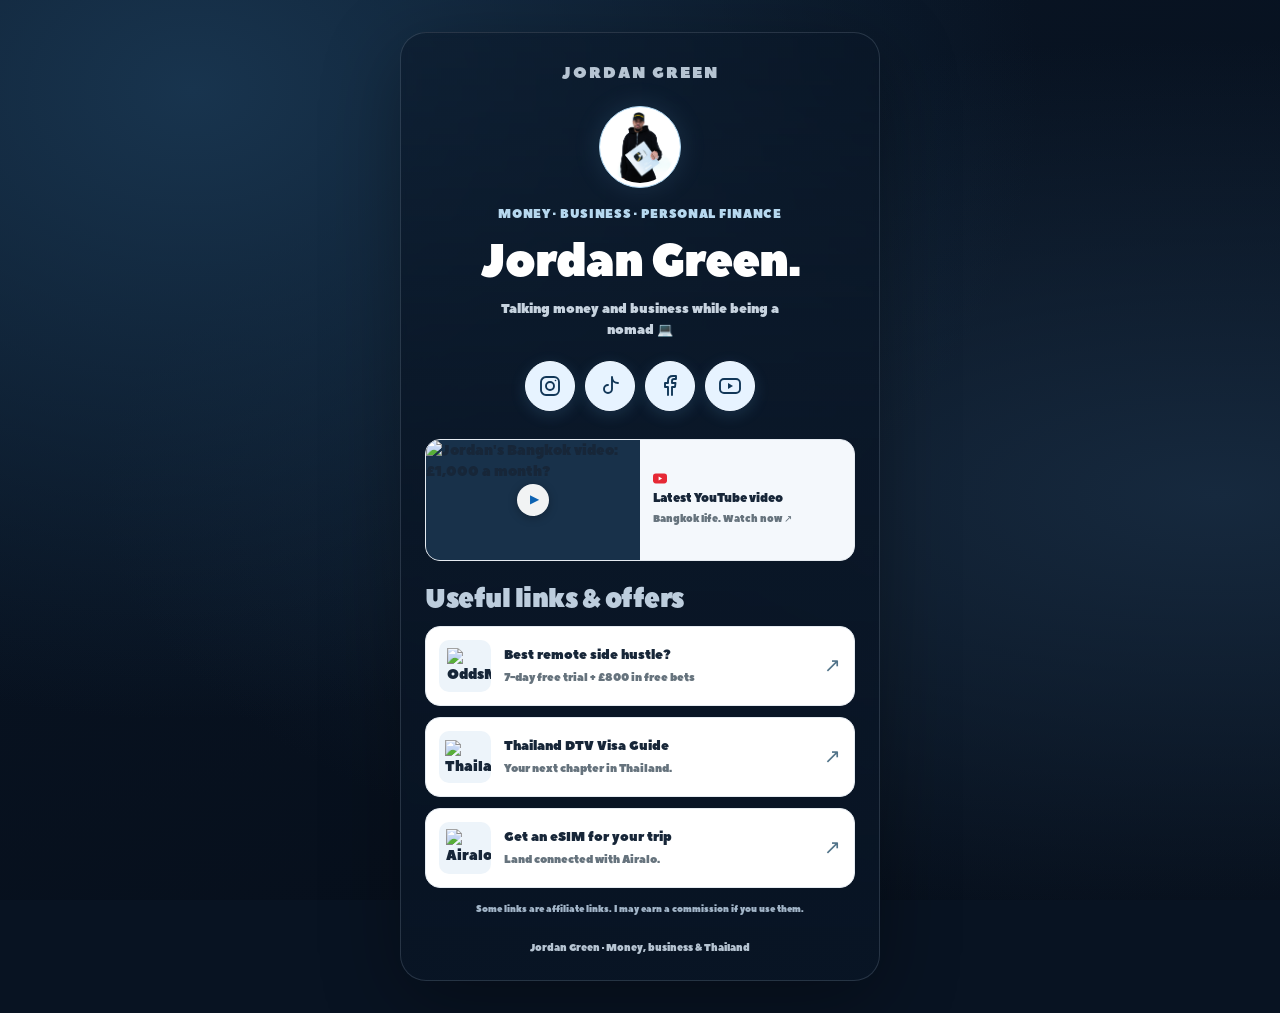
==== commit 6316f5b6: "Enlarge profile and links headings and update nomad bio" ====
--- a/links/index.html
+++ b/links/index.html
@@ -4,25 +4,25 @@
 <meta charset="utf-8">
 <meta name="viewport" content="width=device-width, initial-scale=1">
 <meta name="theme-color" content="#091525">
-<meta name="description" content="Jordan Green — talking money, business and living in Thailand. Watch my YouTube videos and explore my links.">
+<meta name="description" content="Jordan Green — talking money and business while being a nomad. Watch my YouTube videos and explore my links.">
 <title>Jordan Green | Videos &amp; Links</title>
 <style>
 @font-face{font-family:'Peace Sans';src:url([data-uri]) format('woff2');font-weight:400;font-style:normal;font-display:block;}
 :root{color-scheme:dark;--blue:#0c62b2;--pale:#dcefff;--ease:cubic-bezier(.2,.8,.2,1)}
-*,*::before,*::after{box-sizing:border-box}html{min-height:100%;background:#081322}body{margin:0;padding:32px 16px;font:400 14px/1.5 'Peace Sans',Arial,sans-serif;color:#fff;-webkit-font-smoothing:antialiased;isolation:isolate}body::before{content:'';position:fixed;inset:0;z-index:-2;background:radial-gradient(ellipse at 15% 10%,#18344e,transparent 55%),radial-gradient(ellipse at 95% 55%,#16293e,transparent 65%),linear-gradient(160deg,#091525,#060e1a)}img,svg{display:block;max-width:100%}img{height:auto}a{color:inherit;text-decoration:none;-webkit-tap-highlight-color:transparent}main{width:100%;max-width:480px;margin:auto;padding:28px 24px 24px;background:linear-gradient(180deg,#09152580,#091525c9 42%,#091525ed);border:1px solid #d3e8ff26;border-radius:26px;box-shadow:0 20px 80px #0005;backdrop-filter:blur(3px);-webkit-backdrop-filter:blur(3px)}.wordmark{text-align:center;font-size:9px;letter-spacing:3px;color:#b6c4d2;margin:0 0 21px}.profile{text-align:center}.portrait{width:82px;height:82px;object-fit:cover;object-position:center 25%;border-radius:50%;padding:4px;border:1px solid #aed6f1;background:#fff;margin:0 auto;box-shadow:0 0 28px #8ccfff20}.eyebrow{font-size:8px;letter-spacing:1.5px;text-transform:uppercase;color:#b6d8ef;margin:18px 0 10px;font-weight:400}h1{font:400 clamp(29px,7.5vw,38px)/1.2 'Peace Sans',Arial,sans-serif;letter-spacing:-1px;margin:0 0 10px}.bio{font-size:12px;line-height:1.7;color:#c7d3df;margin:0 auto;max-width:300px}.socials{display:flex;justify-content:center;gap:10px;margin:20px 0 28px}.socials a{display:grid;place-items:center;width:50px;height:50px;border:1px solid #f0f8ff;border-radius:50%;color:#123758;background:#e7f3ff;box-shadow:0 4px 16px #75c3ff26;transition:background .25s,color .25s,transform .3s var(--ease)}.socials svg{width:24px;height:24px;stroke-width:1.9}.section-label{display:flex;align-items:center;gap:12px;font-size:9px;font-weight:400;letter-spacing:1.8px;text-transform:uppercase;color:#bdcddd;margin:23px 0 11px}.section-label::after{content:'';height:1px;background:#dcefff24;flex:1}.links{display:grid;gap:11px}.link{display:flex;align-items:center;gap:13px;padding:13px;border:1px solid #e5ebf1;border-radius:15px;background:#fff;color:#172638;transition:background .25s,border-color .25s,transform .3s var(--ease),box-shadow .3s}.icon{display:grid;place-items:center;width:52px;height:52px;flex:0 0 52px;border-radius:10px;background:#edf4fa;overflow:hidden}.icon img{width:100%;height:100%;object-fit:contain;padding:8px}.icon.esim img{padding:7px}.icon.dtv img{padding:9px 6px}.copy{flex:1;min-width:0}.copy strong{display:block;font:400 13px/1.5 'Peace Sans',Arial,sans-serif;transition:color .2s;text-decoration-thickness:2px;text-underline-offset:4px}.copy>span{display:block;font-size:11px;line-height:1.5;margin-top:5px;color:#66737d}.arrow{display:grid;place-items:center;flex-shrink:0;width:18px;font-size:20px;color:#517389;transition:transform .25s,color .25s}.featured{display:grid;grid-template-columns:50% minmax(0,1fr);gap:0;padding:0;overflow:hidden;background:#f4f8fc}.video-preview{position:relative;display:block;aspect-ratio:16/9;width:100%;overflow:hidden;background:#18314a}.video-preview img{width:100%;height:100%;object-fit:cover}.play{position:absolute;left:50%;top:50%;transform:translate(-50%,-50%);display:grid;place-items:center;width:32px;height:32px;border-radius:50%;background:#fffffff0;color:#0c62b2;font-size:12px;padding-left:2px;box-shadow:0 2px 10px #0004}.featured-copy{padding:13px;display:block}.featured .copy strong{font-size:12px;line-height:1.45}.featured .copy>span{font-size:10px}.video-label{display:flex;align-items:center;gap:5px;font-size:8px;text-transform:uppercase;letter-spacing:.6px;color:#5d6e7d;margin-bottom:6px}.video-label svg{width:14px;height:11px;color:#e62935;flex-shrink:0}.footer{text-align:center;margin-top:24px;font-size:10px;color:#b6c4d2}.disclosure{font-size:9px;color:#a2b5c8;line-height:1.6;text-align:center;margin:14px 0 0}.link:active,.link:focus-visible,.link.is-selected{background:var(--pale);border-color:#8ec9f0}.link:active .copy strong,.link:focus-visible .copy strong,.link.is-selected .copy strong{color:var(--blue);text-decoration-line:underline}.socials a:active,.socials a:focus-visible,.socials a.is-selected{background:var(--pale);color:var(--blue)}a:focus-visible{outline:3px solid #78c7ff;outline-offset:4px}
+*,*::before,*::after{box-sizing:border-box}html{min-height:100%;background:#081322}body{margin:0;padding:32px 16px;font:400 14px/1.5 'Peace Sans',Arial,sans-serif;color:#fff;-webkit-font-smoothing:antialiased;isolation:isolate}body::before{content:'';position:fixed;inset:0;z-index:-2;background:radial-gradient(ellipse at 15% 10%,#18344e,transparent 55%),radial-gradient(ellipse at 95% 55%,#16293e,transparent 65%),linear-gradient(160deg,#091525,#060e1a)}img,svg{display:block;max-width:100%}img{height:auto}a{color:inherit;text-decoration:none;-webkit-tap-highlight-color:transparent}main{width:100%;max-width:480px;margin:auto;padding:28px 24px 24px;background:linear-gradient(180deg,#09152580,#091525c9 42%,#091525ed);border:1px solid #d3e8ff26;border-radius:26px;box-shadow:0 20px 80px #0005;backdrop-filter:blur(3px);-webkit-backdrop-filter:blur(3px)}.wordmark{text-align:center;font-size:16px;letter-spacing:2px;color:#b6c4d2;margin:0 0 21px}.profile{text-align:center}.portrait{width:82px;height:82px;object-fit:cover;object-position:center 25%;border-radius:50%;padding:4px;border:1px solid #aed6f1;background:#fff;margin:0 auto;box-shadow:0 0 28px #8ccfff20}.eyebrow{font-size:12px;letter-spacing:.7px;text-transform:uppercase;color:#b6d8ef;margin:18px 0 10px;font-weight:400}h1{font:400 clamp(34px,10vw,46px)/1.2 'Peace Sans',Arial,sans-serif;letter-spacing:-1px;margin:0 0 10px}.bio{font-size:13px;line-height:1.6;color:#c7d3df;margin:0 auto;max-width:300px}.socials{display:flex;justify-content:center;gap:10px;margin:20px 0 28px}.socials a{display:grid;place-items:center;width:50px;height:50px;border:1px solid #f0f8ff;border-radius:50%;color:#123758;background:#e7f3ff;box-shadow:0 4px 16px #75c3ff26;transition:background .25s,color .25s,transform .3s var(--ease)}.socials svg{width:24px;height:24px;stroke-width:1.9}.section-label{display:block;font-size:26px;line-height:1.2;font-weight:400;letter-spacing:-.5px;color:#bdcddd;margin:23px 0 11px}.eyebrow span{white-space:nowrap}.bio-emoji{font-family:'Apple Color Emoji','Segoe UI Emoji',sans-serif;white-space:nowrap}.links{display:grid;gap:11px}.link{display:flex;align-items:center;gap:13px;padding:13px;border:1px solid #e5ebf1;border-radius:15px;background:#fff;color:#172638;transition:background .25s,border-color .25s,transform .3s var(--ease),box-shadow .3s}.icon{display:grid;place-items:center;width:52px;height:52px;flex:0 0 52px;border-radius:10px;background:#edf4fa;overflow:hidden}.icon img{width:100%;height:100%;object-fit:contain;padding:8px}.icon.esim img{padding:7px}.icon.dtv img{padding:9px 6px}.copy{flex:1;min-width:0}.copy strong{display:block;font:400 13px/1.5 'Peace Sans',Arial,sans-serif;transition:color .2s;text-decoration-thickness:2px;text-underline-offset:4px}.copy>span{display:block;font-size:11px;line-height:1.5;margin-top:5px;color:#66737d}.arrow{display:grid;place-items:center;flex-shrink:0;width:18px;font-size:20px;color:#517389;transition:transform .25s,color .25s}.featured{display:grid;grid-template-columns:50% minmax(0,1fr);gap:0;padding:0;overflow:hidden;background:#f4f8fc}.video-preview{position:relative;display:block;aspect-ratio:16/9;width:100%;overflow:hidden;background:#18314a}.video-preview img{width:100%;height:100%;object-fit:cover}.play{position:absolute;left:50%;top:50%;transform:translate(-50%,-50%);display:grid;place-items:center;width:32px;height:32px;border-radius:50%;background:#fffffff0;color:#0c62b2;font-size:12px;padding-left:2px;box-shadow:0 2px 10px #0004}.featured-copy{padding:13px;display:block}.featured .copy strong{font-size:12px;line-height:1.45}.featured .copy>span{font-size:10px}.video-label{display:block;margin-bottom:6px}.video-label svg{width:14px;height:11px;color:#e62935;flex-shrink:0}.footer{text-align:center;margin-top:24px;font-size:10px;color:#b6c4d2}.disclosure{font-size:9px;color:#a2b5c8;line-height:1.6;text-align:center;margin:14px 0 0}.link:active,.link:focus-visible,.link.is-selected{background:var(--pale);border-color:#8ec9f0}.link:active .copy strong,.link:focus-visible .copy strong,.link.is-selected .copy strong{color:var(--blue);text-decoration-line:underline}.socials a:active,.socials a:focus-visible,.socials a.is-selected{background:var(--pale);color:var(--blue)}a:focus-visible{outline:3px solid #78c7ff;outline-offset:4px}
 @media(hover:hover) and (pointer:fine){.link:hover{background:var(--pale);border-color:#8ec9f0;transform:translateY(-3px);box-shadow:0 8px 24px #0003}.link:hover .copy strong{color:var(--blue);text-decoration-line:underline}.link:hover .arrow{color:var(--blue);transform:translate(2px,-2px)}.socials a:hover{background:var(--pale);color:var(--blue);transform:translateY(-3px)}}
-@media(max-width:420px){body{padding:18px 12px}main{padding:25px 17px 22px;border-radius:22px}.link{gap:10px;padding:11px}.featured{padding:0;gap:0}.icon{width:46px;height:46px;flex-basis:46px}.copy strong{font-size:12px}.copy>span{font-size:10px}.featured-copy{padding:10px}.featured .copy strong{font-size:11px}.featured .copy>span{font-size:9px}.eyebrow{font-size:7px;letter-spacing:1.1px}.video-label{font-size:7px;letter-spacing:.3px}.arrow{width:14px}}
+@media(max-width:420px){body{padding:18px 12px}main{padding:25px 17px 22px;border-radius:22px}.link{gap:10px;padding:11px}.featured{padding:0;gap:0}.icon{width:46px;height:46px;flex-basis:46px}.copy strong{font-size:12px}.copy>span{font-size:10px}.featured-copy{padding:10px}.featured .copy strong{font-size:11px}.featured .copy>span{font-size:9px}.eyebrow{font-size:12px;letter-spacing:.5px}.arrow{width:14px}}
 @media(prefers-reduced-motion:reduce){*,*::before,*::after{transition:none!important;animation:none!important}.link:hover,.socials a:hover,.link:hover .arrow{transform:none}}
 </style>
 </head>
 <body>
-<main data-design="peace-mobile-v4">
+<main data-design="peace-headings-v5">
 <div class="wordmark">JORDAN GREEN</div>
 <header class="profile">
 <img class="portrait" src="../assets/images/hero-updated.jpg" alt="Jordan Green" width="106" height="106">
-<p class="eyebrow">Money · Business · Personal Finance</p>
+<p class="eyebrow"><span>Money</span> · <span>Business</span> · <span>Personal Finance</span></p>
 <h1>Jordan Green.</h1>
-<p class="bio">Talking money, business &amp; living in Thailand.</p>
+<p class="bio">Talking money and business while being a nomad <span class="bio-emoji" role="img" aria-label="laptop">💻</span></p>
 <nav class="socials" aria-label="Social profiles">
 <a href="https://www.instagram.com/jordangreenai/" aria-label="Instagram" title="Instagram"><svg width="19" height="19" viewBox="0 0 24 24" fill="none" stroke="currentColor" stroke-width="1.7" stroke-linecap="round" stroke-linejoin="round" aria-hidden="true"><rect x="3" y="3" width="18" height="18" rx="5"/><circle cx="12" cy="12" r="4"/><circle cx="17.5" cy="6.5" r=".8" fill="currentColor" stroke="none"/></svg></a>
 <a href="https://www.tiktok.com/@jaystips" aria-label="TikTok" title="TikTok"><svg width="19" height="19" viewBox="0 0 24 24" fill="none" stroke="currentColor" stroke-width="1.7" stroke-linecap="round" stroke-linejoin="round" aria-hidden="true"><path d="M14 3v12a4 4 0 1 1-4-4M14 3c0 4 3 6 6 6"/></svg></a>
@@ -30,10 +30,9 @@
 <a href="https://www.youtube.com/channel/UC1iAMqIpXuWCgRCeULWcxcQ/" aria-label="YouTube" title="YouTube"><svg width="19" height="19" viewBox="0 0 24 24" fill="none" stroke="currentColor" stroke-width="1.7" stroke-linecap="round" stroke-linejoin="round" aria-hidden="true"><rect x="2" y="5" width="20" height="14" rx="4"/><path d="m10 9 5 3-5 3z" fill="currentColor" stroke="none"/></svg></a>
 </nav>
 </header>
-<section aria-labelledby="videos-title">
-<h2 class="section-label" id="videos-title">On YouTube</h2>
+<section aria-label="Latest YouTube video">
 <nav class="links" aria-label="YouTube videos">
-<a class="link featured" href="https://www.youtube.com/watch?v=wo0NVuXLe3A&amp;t=27s"><span class="video-preview"><img src="https://i.ytimg.com/vi/wo0NVuXLe3A/maxresdefault.jpg" alt="Jordan's Bangkok video: £1,000 a month?" width="1280" height="720"><span class="play" aria-hidden="true">▶</span></span><span class="featured-copy"><span class="video-label"><svg viewBox="0 0 20 14" aria-hidden="true"><rect width="20" height="14" rx="4" fill="currentColor"/><path d="m8 4 5 3-5 3z" fill="white"/></svg>On YouTube</span><span class="copy"><strong>Latest YouTube video</strong><span>Bangkok life. Watch now ↗</span></span></span></a>
+<a class="link featured" href="https://www.youtube.com/watch?v=wo0NVuXLe3A&amp;t=27s"><span class="video-preview"><img src="https://i.ytimg.com/vi/wo0NVuXLe3A/maxresdefault.jpg" alt="Jordan's Bangkok video: £1,000 a month?" width="1280" height="720"><span class="play" aria-hidden="true">▶</span></span><span class="featured-copy"><span class="video-label"><svg viewBox="0 0 20 14" aria-hidden="true"><rect width="20" height="14" rx="4" fill="currentColor"/><path d="m8 4 5 3-5 3z" fill="white"/></svg></span><span class="copy"><strong>Latest YouTube video</strong><span>Bangkok life. Watch now ↗</span></span></span></a>
 </nav>
 </section>
 <section class="affiliate-section" aria-labelledby="affiliate-title">
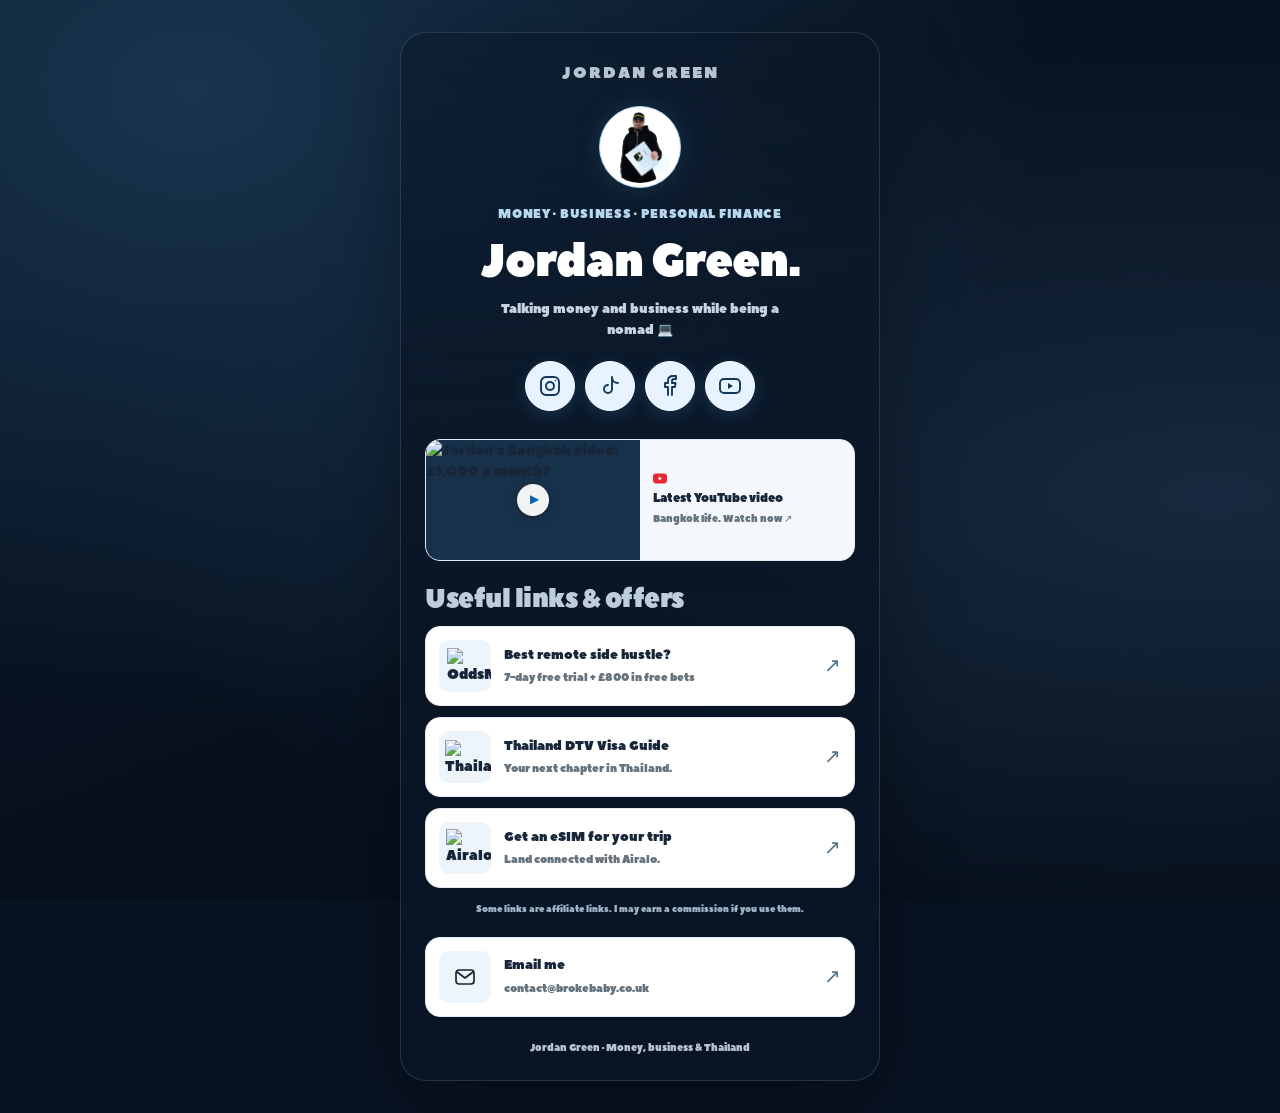
==== commit f22e19ec: "Add contact email card to Jordan Green links" ====
--- a/links/index.html
+++ b/links/index.html
@@ -13,6 +13,7 @@
 @media(hover:hover) and (pointer:fine){.link:hover{background:var(--pale);border-color:#8ec9f0;transform:translateY(-3px);box-shadow:0 8px 24px #0003}.link:hover .copy strong{color:var(--blue);text-decoration-line:underline}.link:hover .arrow{color:var(--blue);transform:translate(2px,-2px)}.socials a:hover{background:var(--pale);color:var(--blue);transform:translateY(-3px)}}
 @media(max-width:420px){body{padding:18px 12px}main{padding:25px 17px 22px;border-radius:22px}.link{gap:10px;padding:11px}.featured{padding:0;gap:0}.icon{width:46px;height:46px;flex-basis:46px}.copy strong{font-size:12px}.copy>span{font-size:10px}.featured-copy{padding:10px}.featured .copy strong{font-size:11px}.featured .copy>span{font-size:9px}.eyebrow{font-size:12px;letter-spacing:.5px}.arrow{width:14px}}
 @media(prefers-reduced-motion:reduce){*,*::before,*::after{transition:none!important;animation:none!important}.link:hover,.socials a:hover,.link:hover .arrow{transform:none}}
+.contact{margin-top:20px}.contact .icon svg{width:24px;height:24px}.contact .copy>span{overflow-wrap:anywhere}
 </style>
 </head>
 <body>
@@ -44,6 +45,7 @@
 </nav>
 </section>
 <p class="disclosure">Some links are affiliate links. I may earn a commission if you use them.</p>
+<a class="link contact" href="mailto:contact@brokebaby.co.uk"><span class="icon" aria-hidden="true"><svg viewBox="0 0 24 24" fill="none" stroke="currentColor" stroke-width="1.7" stroke-linecap="round" stroke-linejoin="round"><rect x="3" y="5" width="18" height="14" rx="3"/><path d="m4 7 8 6 8-6"/></svg></span><span class="copy"><strong>Email me</strong><span>contact@brokebaby.co.uk</span></span><span class="arrow" aria-hidden="true">↗</span></a>
 <footer class="footer">Jordan Green · Money, business &amp; Thailand</footer>
 </main>
 <script>
